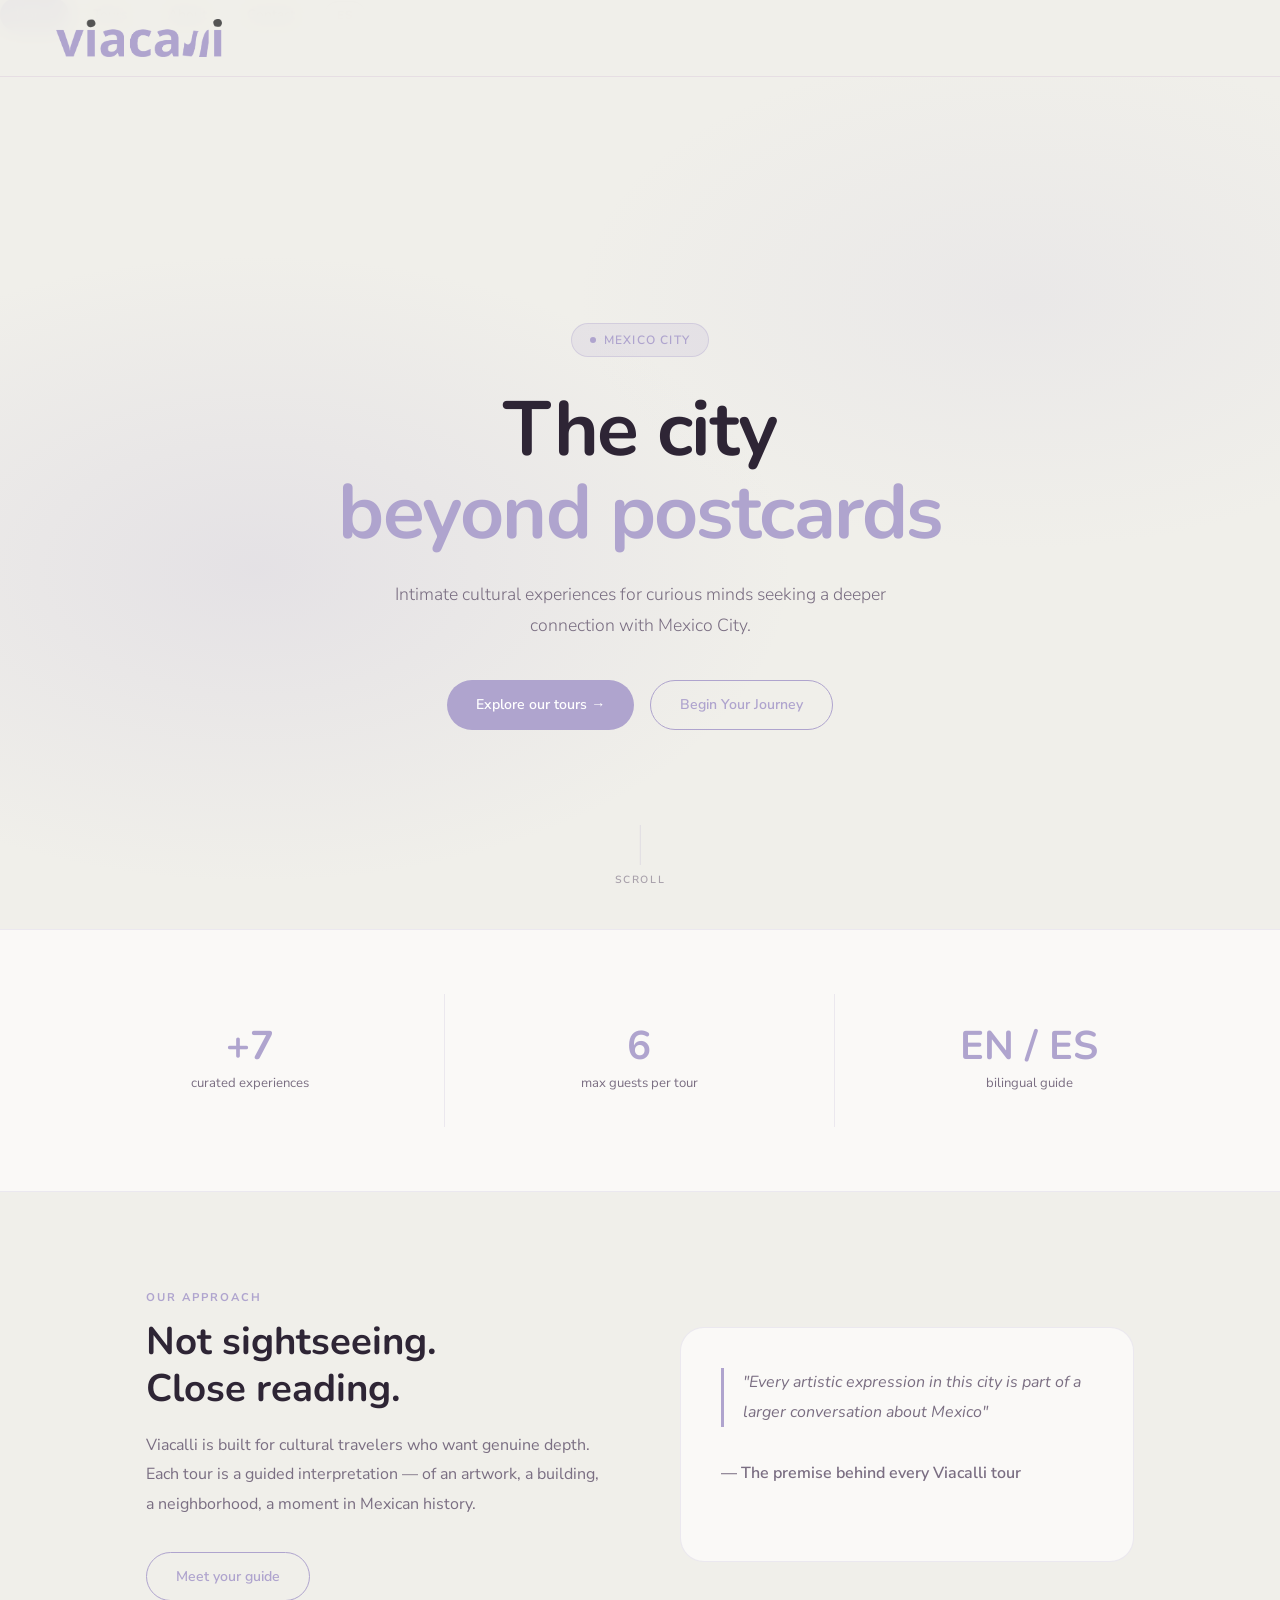
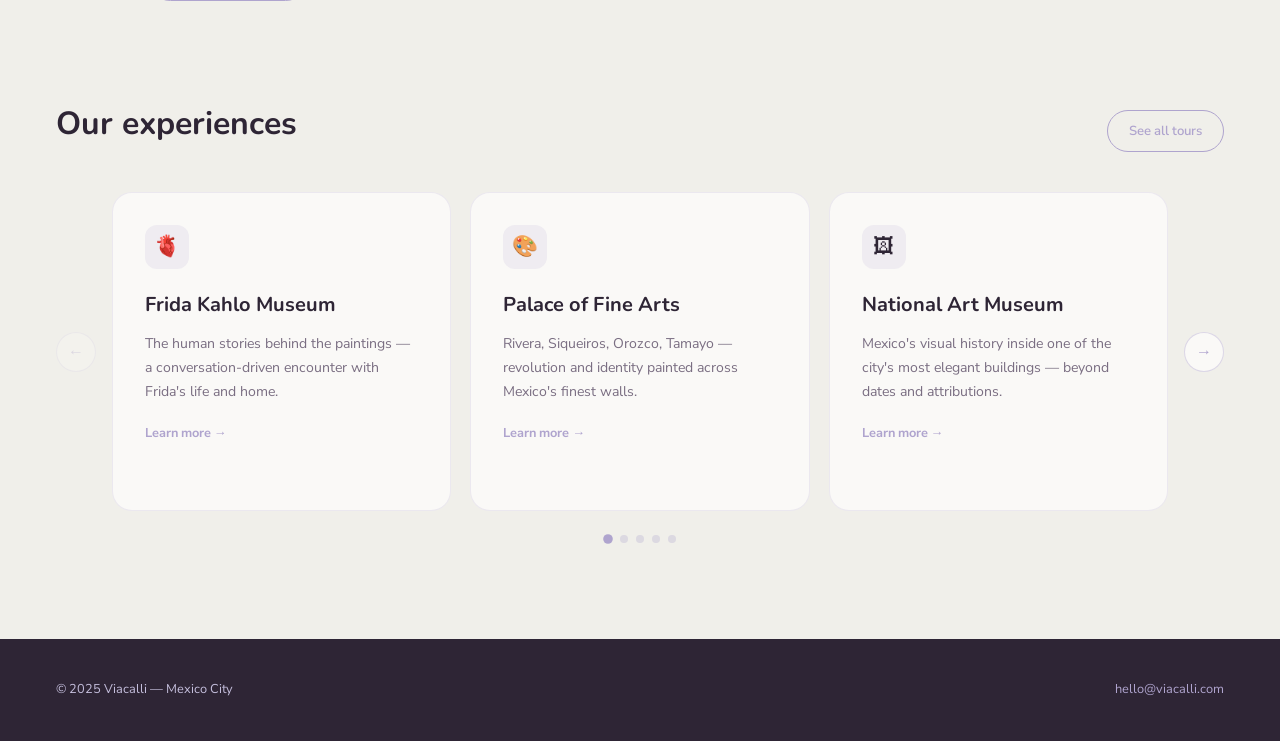
==== index.html @ c0fe22a5 "nuevo intento nuevo intento" ====
<!DOCTYPE html>
<html lang="en">
<head>
<meta charset="UTF-8">
<meta name="viewport" content="width=device-width, initial-scale=1.0">
<title>Viacalli — Architecture & Culture Tours, Mexico City</title>
<link rel="stylesheet" href="style.css">
<style>
/* ── HERO ── */
.hero {
  padding-top: 6rem;
  min-height: 100vh;
  display: flex;
  flex-direction: column;
  justify-content: center;
  align-items: center;
  text-align: center;
  position: relative;
  overflow: hidden;
  padding-left: 2rem;
  padding-right: 2rem;
}

.hero-bg {
  position: absolute;
  inset: 0;
  background:
    radial-gradient(ellipse 60% 50% at 20% 60%, rgba(175,164,206,0.18) 0%, transparent 70%),
    radial-gradient(ellipse 50% 40% at 80% 30%, rgba(196,190,220,0.14) 0%, transparent 70%);
  z-index: 0;
}

.hero-content {
  position: relative;
  z-index: 1;
  max-width: 780px;
}

.hero-tag {
  display: inline-flex;
  align-items: center;
  gap: 0.5rem;
  background: rgba(175,164,206,0.15);
  border: 1px solid rgba(175,164,206,0.35);
  border-radius: 999px;
  padding: 0.35rem 1.1rem;
  font-size: 0.75rem;
  font-weight: 600;
  letter-spacing: 0.1em;
  text-transform: uppercase;
  color: var(--lav-dark);
  margin-bottom: 2rem;
}

.hero-dot {
  width: 6px; height: 6px;
  background: var(--lav-dark);
  border-radius: 50%;
  display: inline-block;
}

.hero h1 {
  font-family: var(--serif);
  font-size: clamp(2.8rem, 6vw, 5.2rem);
  font-weight: 700;
  line-height: 1.08;
  letter-spacing: -0.02em;
  color: var(--ink);
  margin-bottom: 1.5rem;
}

.hero h1 .highlight {
  color: var(--lav-dark);
}

.hero-sub {
  font-size: 1.1rem;
  font-weight: 300;
  color: var(--muted);
  max-width: 52ch;
  margin: 0 auto 2.5rem;
  line-height: 1.75;
}

.hero-actions {
  display: flex;
  gap: 1rem;
  justify-content: center;
  flex-wrap: wrap;
}

.hero-scroll {
  position: absolute;
  bottom: 2.5rem;
  left: 50%;
  transform: translateX(-50%);
  display: flex;
  flex-direction: column;
  align-items: center;
  gap: 0.4rem;
  font-size: 0.65rem;
  font-weight: 600;
  letter-spacing: 0.15em;
  text-transform: uppercase;
  color: var(--muted);
  opacity: 0.6;
  animation: bounce 2s infinite;
}

.scroll-line {
  width: 1px;
  height: 2.5rem;
  background: var(--lav-dark);
  opacity: 0.4;
}

@keyframes bounce {
  0%, 100% { transform: translateX(-50%) translateY(0); }
  50% { transform: translateX(-50%) translateY(6px); }
}

/* ── INTRO STRIP ── */
.intro-strip {
  padding: 4rem 3.5rem;
  display: grid;
  grid-template-columns: repeat(3, 1fr);
  gap: 0;
  border-top: 1px solid rgba(175,164,206,0.2);
  border-bottom: 1px solid rgba(175,164,206,0.2);
  background: var(--white);
}

.strip-item {
  padding: 2rem 2.5rem;
  border-right: 1px solid rgba(175,164,206,0.2);
  text-align: center;
}

.strip-item:last-child { border-right: none; }

.strip-num {
  font-family: var(--serif);
  font-size: 2.5rem;
  font-weight: 700;
  color: var(--lav-dark);
  line-height: 1;
  margin-bottom: 0.4rem;
}

.strip-label {
  font-size: 0.82rem;
  color: var(--muted);
}

/* ── ABOUT TEASER ── */
.about-teaser {
  padding: 6rem 3.5rem;
  display: grid;
  grid-template-columns: 1fr 1fr;
  gap: 5rem;
  align-items: center;
  max-width: 1100px;
  margin: 0 auto;
}

.about-teaser h2 {
  font-family: var(--serif);
  font-size: clamp(2rem, 3vw, 2.8rem);
  font-weight: 700;
  line-height: 1.2;
  margin-bottom: 1.2rem;
  color: var(--ink);
}

.about-teaser p {
  font-size: 1rem;
  color: var(--muted);
  line-height: 1.85;
  margin-bottom: 2rem;
}

.about-card {
  background: var(--white);
  border-radius: 24px;
  padding: 2.5rem;
  border: 1px solid rgba(175,164,206,0.2);
}

.about-card-quote {
  font-family: var(--serif);
  font-size: 1.35rem;
  font-weight: 400;
  line-height: 1.5;
  color: var(--ink);
  font-style: italic;
  margin-bottom: 1.5rem;
  padding-left: 1.2rem;
  border-left: 3px solid var(--lav-dark);
}

.about-card-meta {
  font-size: 0.8rem;
  color: var(--muted);
  font-weight: 600;
}

/* ── TOURS PREVIEW ── */
.tours-preview {
  padding: 0 3.5rem 6rem;
}

.section-header {
  display: flex;
  justify-content: space-between;
  align-items: flex-end;
  margin-bottom: 2.5rem;
}

.section-header h2 {
  font-family: var(--serif);
  font-size: clamp(1.8rem, 2.5vw, 2.4rem);
  font-weight: 700;
  color: var(--ink);
}

.tours-row {
  display: grid;
  grid-template-columns: repeat(3, 1fr);
  gap: 1.2rem;
}

.tour-preview-card {
  background: var(--white);
  border-radius: 20px;
  padding: 2rem;
  border: 1px solid rgba(175,164,206,0.2);
  transition: transform 0.2s, box-shadow 0.2s;
  text-decoration: none;
  color: inherit;
  display: block;
}

.tour-preview-card:hover {
  transform: translateY(-4px);
  box-shadow: 0 12px 40px rgba(175,164,206,0.2);
}

.tour-icon {
  width: 44px; height: 44px;
  background: rgba(175,164,206,0.15);
  border-radius: 12px;
  display: flex;
  align-items: center;
  justify-content: center;
  font-size: 1.3rem;
  margin-bottom: 1.2rem;
}

.tour-preview-card h3 {
  font-family: var(--serif);
  font-size: 1.25rem;
  font-weight: 700;
  margin-bottom: 0.6rem;
  color: var(--ink);
}

.tour-preview-card p {
  font-size: 0.88rem;
  color: var(--muted);
  line-height: 1.7;
  margin-bottom: 1.2rem;
}

.tour-link-arrow {
  font-size: 0.8rem;
  font-weight: 700;
  color: var(--lav-dark);
  display: flex;
  align-items: center;
  gap: 0.3rem;
}

@media (max-width: 768px) {
  .intro-strip { grid-template-columns: 1fr; }
  .strip-item { border-right: none; border-bottom: 1px solid rgba(175,164,206,0.2); }
  .about-teaser { grid-template-columns: 1fr; padding: 4rem 1.5rem; gap: 2.5rem; }
  .tours-preview { padding: 0 1.5rem 4rem; }
  .section-header { flex-direction: column; align-items: flex-start; gap: 1rem; }
  .tours-row { grid-template-columns: 1fr; }
}

/* ── CAROUSEL ── */
.carousel-wrapper {
  display: flex;
  align-items: center;
  gap: 1rem;
  position: relative;
}

.carousel-track-outer {
  overflow: hidden;
  flex: 1;
}

.carousel-track {
  display: grid;
  grid-template-columns: repeat(7, calc((100% - 2 * 1.2rem) / 3));
  gap: 1.2rem;
  transition: transform 0.4s cubic-bezier(0.4, 0, 0.2, 1);
  will-change: transform;
}

@media (max-width: 768px) {
  .carousel-track {
    grid-template-columns: repeat(7, 100%);
    gap: 1rem;
  }
  .carousel-wrapper { gap: 0.5rem; }
  .carousel-arrow { width: 32px; height: 32px; font-size: 0.85rem; }
}

.carousel-arrow {
  width: 40px; height: 40px;
  border-radius: 50%;
  border: 1.5px solid rgba(175,164,206,0.4);
  background: var(--white);
  color: var(--lav-dark);
  font-size: 1rem;
  cursor: pointer;
  flex-shrink: 0;
  display: flex;
  align-items: center;
  justify-content: center;
  transition: background 0.2s, border-color 0.2s, opacity 0.2s;
}

.carousel-arrow:hover:not(:disabled) {
  background: var(--soft);
  border-color: var(--lav-dark);
}

.carousel-arrow:disabled {
  opacity: 0.3;
  cursor: default;
}

.carousel-dots {
  display: flex;
  justify-content: center;
  gap: 0.5rem;
  margin-top: 1.5rem;
}

.carousel-dot {
  width: 8px; height: 8px;
  border-radius: 50%;
  border: none;
  background: rgba(175,164,206,0.3);
  cursor: pointer;
  padding: 0;
  transition: background 0.2s, transform 0.2s;
}

.carousel-dot.active {
  background: var(--lav-dark);
  transform: scale(1.2);
}
</style>
</head>
<body>

<nav>
  <a href="index.html" class="nav-logo"><img src="logo.svg" alt="Viacalli" style="height:38px; width:auto; display:block;"></a>
  <button class="nav-hamburger" id="navHamburger" aria-label="Menu">
    <span></span><span></span><span></span>
  </button>
</nav>
<ul class="nav-links" id="navLinks">
  <button class="mobile-menu-close" id="mobileClose" aria-label="Close menu">✕</button>
    <li><a href="index.html" class="active" data-i18n="nav.home">Home</a></li>
    <li><a href="tours.html" data-i18n="nav.tours">Tours</a></li>
    <li><a href="about.html" data-i18n="nav.about">About</a></li>
    <li><a href="contact.html" data-i18n="nav.contact">Contact</a></li>
    <li><button id="langToggle" class="lang-toggle" aria-label="Cambiar a español">ES</button></li>
</ul>

<section class="hero">
  <div class="hero-bg"></div>
  <div class="hero-content">
    <div class="hero-tag"><span class="hero-dot"></span> <span data-i18n="index.hero.tag">Mexico City</span></div>
    <h1><span data-i18n="index.hero.h1a">The city</span><br><span class="highlight" data-i18n="index.hero.h1b">beyond postcards</span></h1>
    <p class="hero-sub" data-i18n="index.hero.sub">
      Intimate cultural experiences for curious minds seeking a deeper connection with Mexico City.
    </p>
    <div class="hero-actions">
      <a href="tours.html" class="btn btn-primary" data-i18n="index.hero.cta1">Explore our tours →</a>
      <a href="contact.html" class="btn btn-outline" data-i18n="index.hero.cta2">Begin Your Journey</a>
    </div>
  </div>
  <div class="hero-scroll">
    <div class="scroll-line"></div>
    scroll
  </div>
</section>

<div class="intro-strip">
  <div class="strip-item">
    <div class="strip-num">+7</div>
    <div class="strip-label" data-i18n="index.strip.exp">curated experiences</div>
  </div>
  <div class="strip-item">
    <div class="strip-num">6</div>
    <div class="strip-label" data-i18n="index.strip.guests">max guests per tour</div>
  </div>
  <div class="strip-item">
    <div class="strip-num">EN / ES</div>
    <div class="strip-label" data-i18n="index.strip.lang">bilingual guide</div>
  </div>
</div>

<section class="about-teaser">
  <div>
    <span class="eyebrow" data-i18n="index.about.eyebrow">Our approach</span>
    <h2><span data-i18n="index.about.h2a">Not sightseeing.</span><br><span data-i18n="index.about.h2b">Close reading.</span></h2>
    <p data-i18n="index.about.p">
      Viacalli is built for cultural travelers who want genuine depth. Each tour is a guided interpretation — of an artwork, a building, a neighborhood, a moment in Mexican history.
    </p>
    <a href="about.html" class="btn btn-outline" data-i18n="index.about.btn">Meet your guide</a>
  </div>
  <div class="about-card">
    <p class="about-card-quote" data-i18n="index.quote">"Every artistic expression in this city is part of a larger conversation about Mexico"</p>
    <p class="about-card-meta" data-i18n="index.quote.meta">— The premise behind every Viacalli tour</p>
  </div>
</section>

<section class="tours-preview">
  <div class="section-header">
    <h2 data-i18n="index.tours.h2">Our experiences</h2>
    <a href="tours.html" class="btn btn-outline" style="font-size:0.82rem; padding: 0.55rem 1.3rem;" data-i18n="index.tours.btn">See all tours</a>
  </div>

  <div class="carousel-wrapper">
    <button class="carousel-arrow carousel-prev" id="carouselPrev" aria-label="Previous">&#8592;</button>
    <div class="carousel-track-outer">
      <div class="tours-row carousel-track" id="carouselTrack">

        <a href="tours.html#frida" class="tour-preview-card">
          <div class="tour-icon">🫀</div>
          <h3>Frida Kahlo Museum</h3>
          <p data-i18n="tour.frida.p">The human stories behind the paintings — a conversation-driven encounter with Frida's life and home.</p>
          <div class="tour-link-arrow" data-i18n="card.learnmore">Learn more →</div>
        </a>

        <a href="tours.html#bellasartes" class="tour-preview-card">
          <div class="tour-icon">🎨</div>
          <h3>Palace of Fine Arts</h3>
          <p data-i18n="tour.bellas.p">Rivera, Siqueiros, Orozco, Tamayo — revolution and identity painted across Mexico's finest walls.</p>
          <div class="tour-link-arrow" data-i18n="card.learnmore">Learn more →</div>
        </a>

        <a href="tours.html#munal" class="tour-preview-card">
          <div class="tour-icon">🖼</div>
          <h3>National Art Museum</h3>
          <p data-i18n="tour.munal.p">Mexico's visual history inside one of the city's most elegant buildings — beyond dates and attributions.</p>
          <div class="tour-link-arrow" data-i18n="card.learnmore">Learn more →</div>
        </a>

        <a href="tours.html#antropologia" class="tour-preview-card">
          <div class="tour-icon">☀️</div>
          <h3>Antropology Museum</h3>
          <p data-i18n="tour.antro.p">From the Mexica and Maya to modern identity — the human stories behind the objects that shaped a nation.</p>
          <div class="tour-link-arrow" data-i18n="card.learnmore">Learn more →</div>
        </a>

        <a href="tours.html#barragan" class="tour-preview-card">
          <div class="tour-icon">🏠</div>
          <h3>Casa Ortega by Luis Barragán</h3>
          <p data-i18n="tour.barragan.p">Light, color, silence, and texture — architecture as contemplation in a lesser-known Barragán masterpiece.</p>
          <div class="tour-link-arrow" data-i18n="card.learnmore">Learn more →</div>
        </a>

        <a href="tours.html#gastronomico" class="tour-preview-card">
          <div class="tour-icon">🍽</div>
          <h3>Culinary Tour</h3>
          <p data-i18n="tour.food.p">Hidden gems, local classics, and the stories behind the flavors that define Mexico City's identity.</p>
          <div class="tour-link-arrow" data-i18n="card.learnmore">Learn more →</div>
        </a>

        <a href="tours.html#photoshoot" class="tour-preview-card">
          <div class="tour-icon">📷</div>
          <h3>Photoshooting</h3>
          <p data-i18n="tour.photo.p">A relaxed, guided session across carefully chosen locations — authentic images, no posing required.</p>
          <div class="tour-link-arrow" data-i18n="card.learnmore">Learn more →</div>
        </a>

      </div>
    </div>
    <button class="carousel-arrow carousel-next" id="carouselNext" aria-label="Next">&#8594;</button>
  </div>

  <div class="carousel-dots" id="carouselDots"></div>
</section>

<script>
(function() {
  const track = document.getElementById('carouselTrack');
  const prevBtn = document.getElementById('carouselPrev');
  const nextBtn = document.getElementById('carouselNext');
  const dotsContainer = document.getElementById('carouselDots');

  const cards = Array.from(track.children);
  const total = cards.length;
  const visible = 3;
  const pages = total - visible + 1; // slide one card at a time
  let current = 0;

  // Build dots
  for (let i = 0; i < pages; i++) {
    const d = document.createElement('button');
    d.className = 'carousel-dot' + (i === 0 ? ' active' : '');
    d.setAttribute('aria-label', 'Go to slide ' + (i + 1));
    d.addEventListener('click', () => goTo(i));
    dotsContainer.appendChild(d);
  }

  function goTo(index) {
    current = Math.max(0, Math.min(index, pages - 1));
    const cardWidth = cards[0].offsetWidth;
    const gap = 19; // matches 1.2rem gap approx
    track.style.transform = 'translateX(-' + (current * (cardWidth + gap)) + 'px)';
    dotsContainer.querySelectorAll('.carousel-dot').forEach((d, i) => {
      d.classList.toggle('active', i === current);
    });
    prevBtn.disabled = current === 0;
    nextBtn.disabled = current === pages - 1;
  }

  prevBtn.addEventListener('click', () => goTo(current - 1));
  nextBtn.addEventListener('click', () => goTo(current + 1));

  // Init
  goTo(0);

  // Recalculate on resize
  window.addEventListener('resize', () => goTo(current));// Auto-advance every 4 seconds
setInterval(() => {
  const next = current < pages - 1 ? current + 1 : 0;
  goTo(next);
}, 2500);
})();
</script>

<footer>
  <p data-i18n="footer.copy">© 2025 Viacalli — Mexico City</p>
  <p><a href="mailto:hello@viacalli.com">hello@viacalli.com</a></p>
</footer>






<script src="lang.js"></script>
<script>
(function() {
  var hamburger = document.getElementById('navHamburger');
  var navLinks  = document.getElementById('navLinks');
  var closeBtn  = document.getElementById('mobileClose');
  if (!hamburger || !navLinks) return;

  function openMenu() {
    hamburger.classList.add('open');
    navLinks.classList.add('open');
    document.body.style.overflow = 'hidden';
  }

  function closeMenu() {
    hamburger.classList.remove('open');
    navLinks.classList.remove('open');
    document.body.style.overflow = '';
  }

  hamburger.addEventListener('click', function(e) {
    e.stopPropagation();
    navLinks.classList.contains('open') ? closeMenu() : openMenu();
  });

  if (closeBtn) closeBtn.addEventListener('click', closeMenu);

  navLinks.querySelectorAll('a').forEach(function(a) {
    a.addEventListener('click', closeMenu);
  });

  document.addEventListener('keydown', function(e) {
    if (e.key === 'Escape') closeMenu();
  });
})();
</script>
</body>
</html>
---- style.css ----
@import url('https://fonts.googleapis.com/css2?family=Nunito:ital,wght@0,300;0,400;0,600;0,700;1,300;1,400&family=Nunito+Sans:wght@300;400;600&display=swap');

*, *::before, *::after { box-sizing: border-box; margin: 0; padding: 0; }

:root {
  --lav-dark:  #AFA4CE;
  --lav-light: #C4BEDC;
  --cream:     #F0EFEA;
  --ink:       #2e2535;
  --muted:     #7a6e82;
  --soft:      #e8e3f0;
  --white:     #faf9f7;
  --serif:     'Nunito', sans-serif;
  --sans:      'Nunito Sans', sans-serif;
}

html { scroll-behavior: smooth; }

body {
  background: var(--cream);
  color: var(--ink);
  font-family: var(--sans);
  font-weight: 400;
  line-height: 1.7;
  font-size: 17px;
}

/* ── NAV ── */
nav {
  position: fixed;
  top: 0; left: 0; right: 0;
  z-index: 100;
  display: flex;
  justify-content: space-between;
  align-items: center;
  padding: 1.2rem 3.5rem;
  background: rgba(240, 239, 234, 0.92);
  backdrop-filter: blur(10px);
  border-bottom: 1px solid rgba(191,154,200,0.2);
}

.nav-logo {
  text-decoration: none;
  display: flex;
  align-items: center;
  flex-shrink: 0;
}

.nav-logo img {
  height: 38px;
  width: auto;
  display: block;
}

.nav-logo span {
  display: none;
}

.nav-links {
  display: flex;
  gap: 0.5rem;
  list-style: none;
}

.nav-links a {
  font-family: var(--sans);
  font-size: 0.85rem;
  font-weight: 600;
  color: var(--muted);
  text-decoration: none;
  padding: 0.45rem 1rem;
  border-radius: 999px;
  transition: background 0.2s, color 0.2s;
}

.nav-links a:hover,
.nav-links a.active {
  background: var(--lav-dark);
  color: #fff;
}

/* ── LANGUAGE TOGGLE ── */
.lang-toggle {
  background: transparent;
  border: 1.5px solid rgba(175,164,206,0.45);
  border-radius: 999px;
  color: var(--lav-dark);
  font-family: var(--sans);
  font-size: 0.72rem;
  font-weight: 700;
  letter-spacing: 0.08em;
  padding: 0.3rem 0.75rem;
  cursor: pointer;
  transition: background 0.2s, border-color 0.2s, color 0.2s;
  margin-left: 0.3rem;
}

.lang-toggle:hover {
  background: var(--lav-dark);
  color: #fff;
  border-color: var(--lav-dark);
}

/* ── BUTTONS ── */
.btn {
  display: inline-flex;
  align-items: center;
  gap: 0.5rem;
  font-family: var(--sans);
  font-size: 0.88rem;
  font-weight: 600;
  padding: 0.75rem 1.8rem;
  border-radius: 999px;
  text-decoration: none;
  cursor: pointer;
  transition: transform 0.15s, box-shadow 0.15s;
  border: none;
}

.btn:active { transform: scale(0.97); }

.btn-primary {
  background: var(--lav-dark);
  color: #fff;
}

.btn-primary:hover {
  box-shadow: 0 4px 20px rgba(191,154,200,0.45);
  transform: translateY(-1px);
}

.btn-outline {
  background: transparent;
  color: var(--lav-dark);
  border: 1.5px solid var(--lav-dark);
}

.btn-outline:hover {
  background: var(--soft);
}

/* ── SECTION LABELS ── */
.eyebrow {
  font-size: 0.7rem;
  font-weight: 700;
  letter-spacing: 0.18em;
  text-transform: uppercase;
  color: var(--lav-dark);
  display: block;
  margin-bottom: 0.8rem;
}

/* ── FOOTER ── */
footer {
  background: var(--ink);
  padding: 2.5rem 3.5rem;
  display: flex;
  justify-content: space-between;
  align-items: center;
}

footer p {
  font-size: 0.8rem;
  color: var(--lav-light);
}

footer a {
  color: var(--lav-dark);
  text-decoration: none;
  transition: color 0.2s;
}

footer a:hover { color: #fff; }

/* ── HAMBURGER ── */
.nav-hamburger {
  display: none;
  flex-direction: column;
  justify-content: center;
  gap: 5px;
  background: none;
  border: none;
  cursor: pointer;
  padding: 0.4rem;
  position: relative;
  z-index: 100;
}
.nav-hamburger span {
  display: block;
  width: 22px;
  height: 2px;
  background: var(--ink);
  border-radius: 2px;
  transition: all 0.25s;
}
.nav-hamburger.open span:nth-child(1) { transform: translateY(7px) rotate(45deg); }
.nav-hamburger.open span:nth-child(2) { opacity: 0; }
.nav-hamburger.open span:nth-child(3) { transform: translateY(-7px) rotate(-45deg); }

/* ── MOBILE MENU CLOSE BUTTON ── */
.mobile-menu-close {
  display: none;
}

/* ── RESPONSIVE ── */
@media (max-width: 768px) {
  nav { padding: 0.9rem 1.2rem; overflow: visible; z-index: 100; }
  .nav-logo img { height: 28px; }
  .nav-hamburger { display: flex; }

  /* The overlay menu — lives outside <nav> in the DOM */
  .nav-links {
    display: none;
    flex-direction: column;
    position: fixed;
    top: 0; left: 0; right: 0; bottom: 0;
    background: var(--cream);
    align-items: flex-start;
    justify-content: center;
    gap: 0;
    z-index: 9000;
    list-style: none;
    margin: 0;
    padding: 6rem 2.5rem 3rem;
  }

  .nav-links.open { display: flex; }

  /* Close (X) button inside the overlay */
  .mobile-menu-close {
    display: block;
    position: absolute;
    top: 1.1rem;
    right: 1.2rem;
    background: none;
    border: none;
    cursor: pointer;
    font-size: 1.5rem;
    color: var(--ink);
    line-height: 1;
    padding: 0.4rem;
    z-index: 9001;
  }

  .nav-links > li {
    display: block !important;
    list-style: none;
    width: 100%;
    border-bottom: 1px solid rgba(175,164,206,0.2);
  }

  .nav-links > li:first-child {
    border-top: 1px solid rgba(175,164,206,0.2);
  }

  .nav-links > li > a {
    font-family: var(--serif);
    font-size: 2rem;
    font-weight: 700;
    padding: 0.75rem 0;
    color: var(--ink);
    display: block;
    text-decoration: none;
    background: none !important;
    transition: color 0.15s;
  }

  .nav-links > li > a:hover,
  .nav-links > li > a.active {
    color: var(--lav-dark);
    background: none !important;
  }

  .nav-links > li:last-child {
    border: none;
    margin-top: 2rem;
  }

  .nav-links > li > button.lang-toggle {
    font-size: 0.85rem;
    padding: 0.5rem 1.4rem;
    margin: 0;
    border: 1.5px solid rgba(175,164,206,0.45);
    border-radius: 999px;
    background: none;
    color: var(--lav-dark);
    font-weight: 700;
    letter-spacing: 0.08em;
    cursor: pointer;
    display: inline-block;
  }

  footer { padding: 2rem 1.5rem; flex-direction: column; gap: 0.6rem; text-align: center; }
}
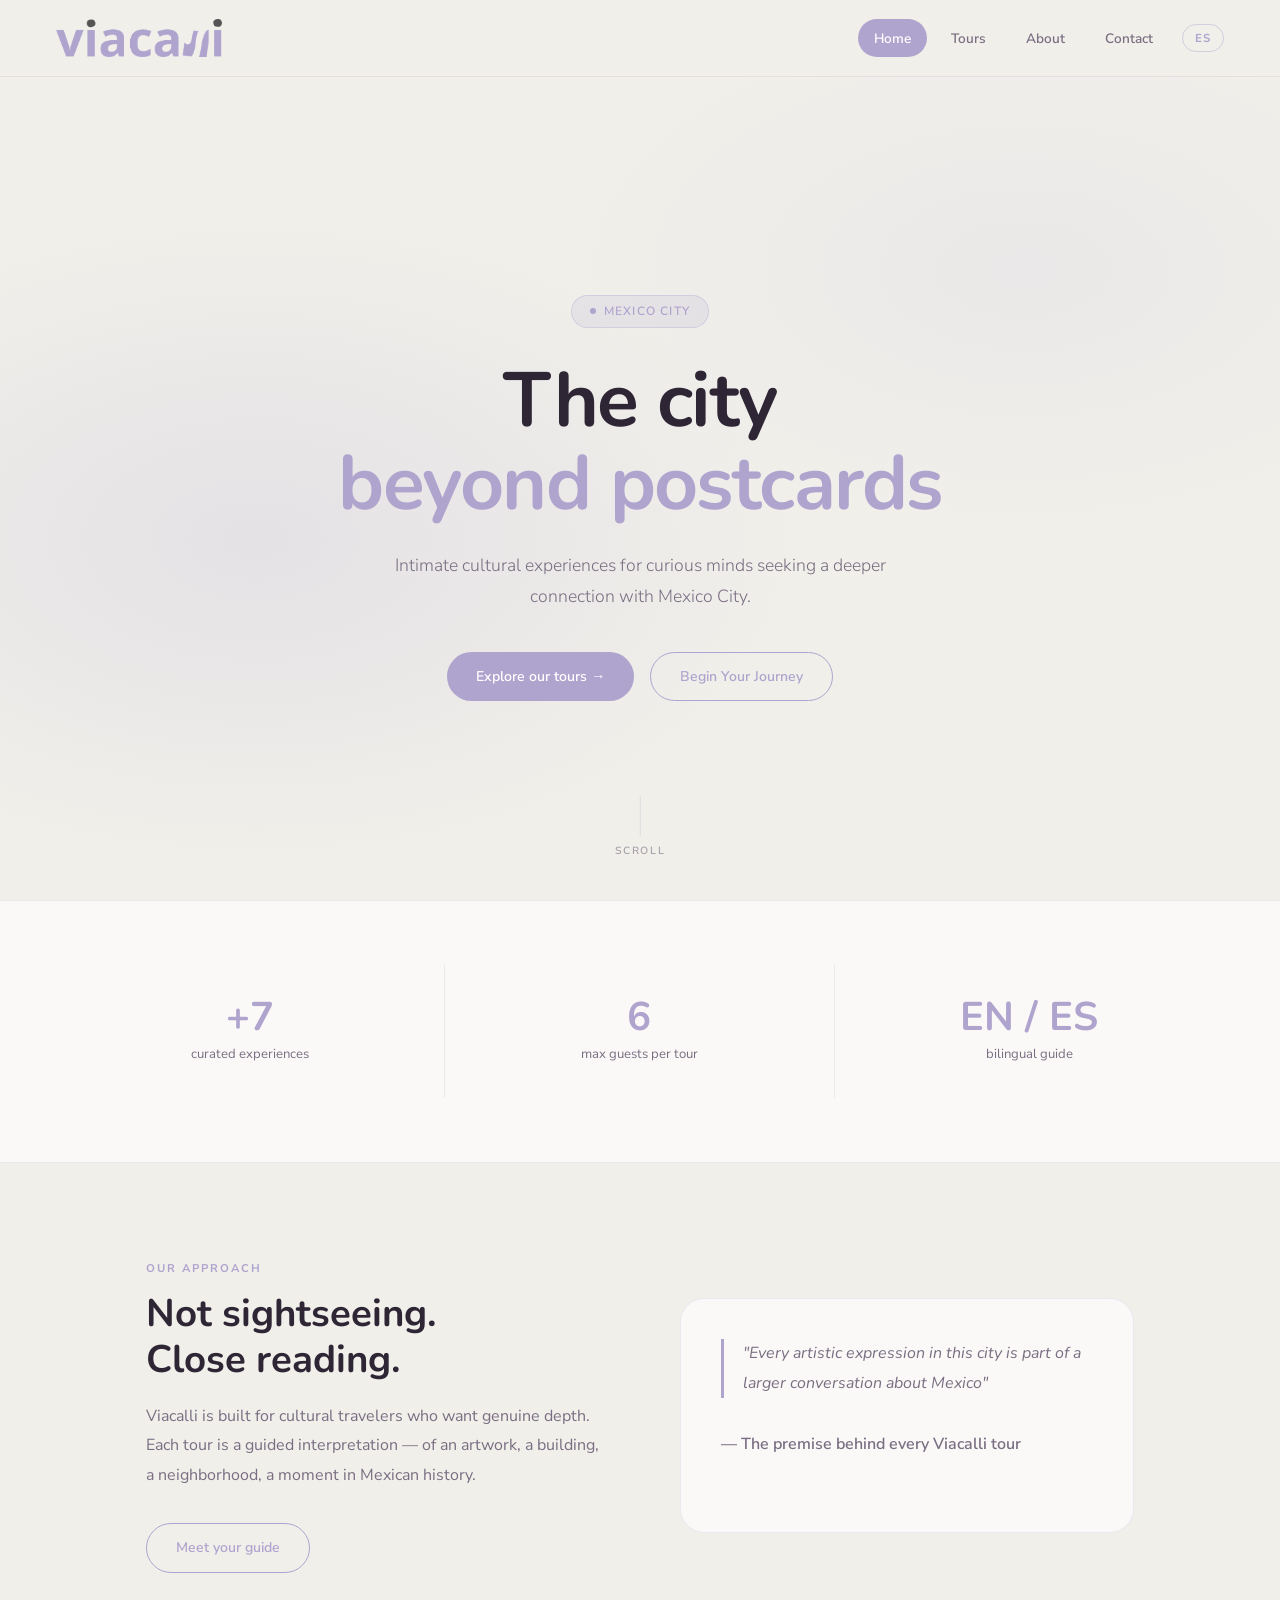
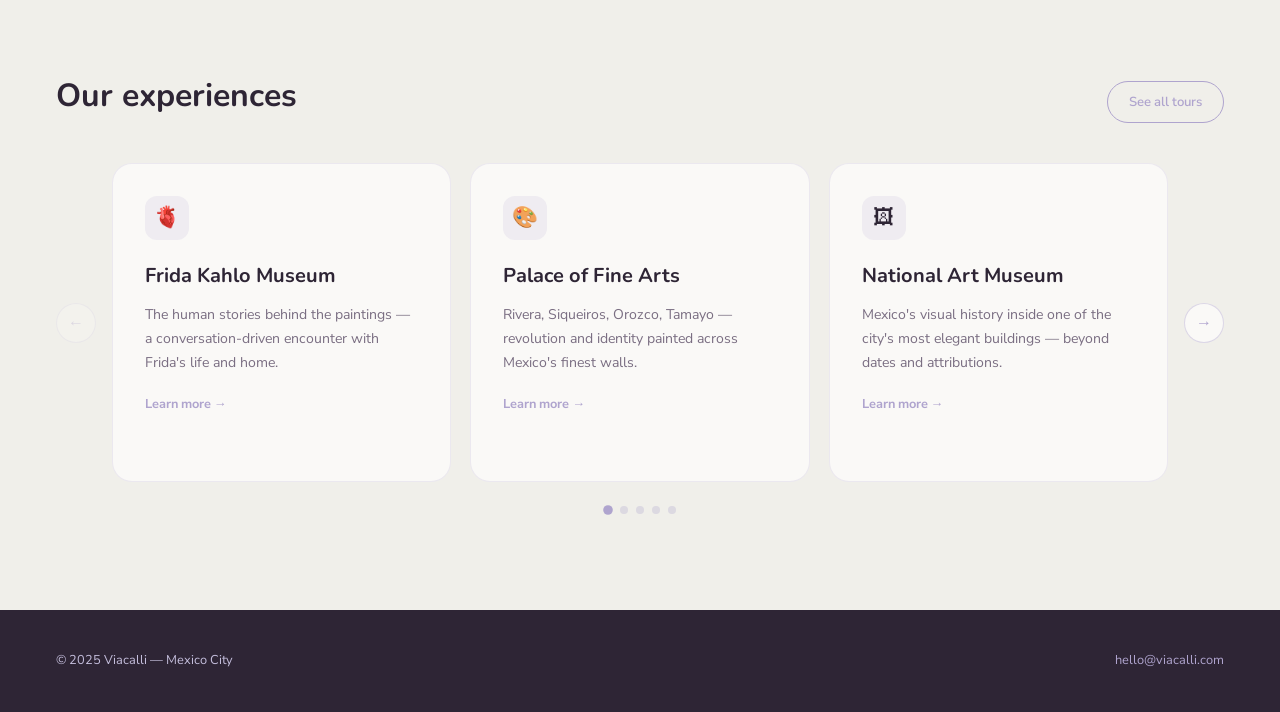
==== commit 39c1994c: "intento" ====
--- a/index.html
+++ b/index.html
@@ -371,18 +371,27 @@
 
 <nav>
   <a href="index.html" class="nav-logo"><img src="logo.svg" alt="Viacalli" style="height:38px; width:auto; display:block;"></a>
+  <div class="nav-desktop-links" id="desktopNav">
+    <a href="index.html" class="active" data-i18n="nav.home">Home</a>
+    <a href="tours.html" data-i18n="nav.tours">Tours</a>
+    <a href="about.html" data-i18n="nav.about">About</a>
+    <a href="contact.html" data-i18n="nav.contact">Contact</a>
+    <button id="langToggleDesktop" class="lang-toggle" aria-label="Cambiar a español">ES</button>
+  </div>
   <button class="nav-hamburger" id="navHamburger" aria-label="Menu">
     <span></span><span></span><span></span>
   </button>
 </nav>
-<ul class="nav-links" id="navLinks">
-  <button class="mobile-menu-close" id="mobileClose" aria-label="Close menu">✕</button>
-    <li><a href="index.html" class="active" data-i18n="nav.home">Home</a></li>
-    <li><a href="tours.html" data-i18n="nav.tours">Tours</a></li>
-    <li><a href="about.html" data-i18n="nav.about">About</a></li>
-    <li><a href="contact.html" data-i18n="nav.contact">Contact</a></li>
-    <li><button id="langToggle" class="lang-toggle" aria-label="Cambiar a español">ES</button></li>
-</ul>
+<dialog id="mobileMenuDialog">
+  <button class="dialog-close" id="dialogClose" aria-label="Close menu">✕</button>
+  <nav class="dialog-nav">
+    <a href="index.html" class="active" data-i18n="nav.home">Home</a>
+    <a href="tours.html" data-i18n="nav.tours">Tours</a>
+    <a href="about.html" data-i18n="nav.about">About</a>
+    <a href="contact.html" data-i18n="nav.contact">Contact</a>
+    <button id="langToggle" class="lang-toggle" aria-label="Cambiar a español">ES</button>
+  </nav>
+</dialog>
 
 <section class="hero">
   <div class="hero-bg"></div>
@@ -564,35 +573,32 @@
 <script>
 (function() {
   var hamburger = document.getElementById('navHamburger');
-  var navLinks  = document.getElementById('navLinks');
-  var closeBtn  = document.getElementById('mobileClose');
-  if (!hamburger || !navLinks) return;
-
-  function openMenu() {
-    hamburger.classList.add('open');
-    navLinks.classList.add('open');
+  var dialog    = document.getElementById('mobileMenuDialog');
+  var closeBtn  = document.getElementById('dialogClose');
+  if (!hamburger || !dialog) return;
+
+  hamburger.addEventListener('click', function() {
+    dialog.showModal();
     document.body.style.overflow = 'hidden';
-  }
-
-  function closeMenu() {
-    hamburger.classList.remove('open');
-    navLinks.classList.remove('open');
+  });
+
+  function closeDialog() {
+    dialog.close();
     document.body.style.overflow = '';
   }
 
-  hamburger.addEventListener('click', function(e) {
-    e.stopPropagation();
-    navLinks.classList.contains('open') ? closeMenu() : openMenu();
+  if (closeBtn) closeBtn.addEventListener('click', closeDialog);
+
+  dialog.querySelectorAll('a').forEach(function(a) {
+    a.addEventListener('click', closeDialog);
   });
 
-  if (closeBtn) closeBtn.addEventListener('click', closeMenu);
-
-  navLinks.querySelectorAll('a').forEach(function(a) {
-    a.addEventListener('click', closeMenu);
+  dialog.addEventListener('click', function(e) {
+    if (e.target === dialog) closeDialog();
   });
 
   document.addEventListener('keydown', function(e) {
-    if (e.key === 'Escape') closeMenu();
+    if (e.key === 'Escape') { document.body.style.overflow = ''; }
   });
 })();
 </script>
--- a/style.css
+++ b/style.css
@@ -182,8 +182,6 @@
   border: none;
   cursor: pointer;
   padding: 0.4rem;
-  position: relative;
-  z-index: 100;
 }
 .nav-hamburger span {
   display: block;
@@ -193,102 +191,107 @@
   border-radius: 2px;
   transition: all 0.25s;
 }
-.nav-hamburger.open span:nth-child(1) { transform: translateY(7px) rotate(45deg); }
-.nav-hamburger.open span:nth-child(2) { opacity: 0; }
-.nav-hamburger.open span:nth-child(3) { transform: translateY(-7px) rotate(-45deg); }
-
-/* ── MOBILE MENU CLOSE BUTTON ── */
-.mobile-menu-close {
+
+/* ── DESKTOP NAV LINKS ── */
+.nav-desktop-links {
+  display: flex;
+  align-items: center;
+  gap: 0.5rem;
+}
+.nav-desktop-links a {
+  font-family: var(--sans);
+  font-size: 0.85rem;
+  font-weight: 600;
+  color: var(--muted);
+  text-decoration: none;
+  padding: 0.45rem 1rem;
+  border-radius: 999px;
+  transition: background 0.2s, color 0.2s;
+}
+.nav-desktop-links a:hover,
+.nav-desktop-links a.active {
+  background: var(--lav-dark);
+  color: #fff;
+}
+
+/* ── MOBILE DIALOG MENU ── */
+#mobileMenuDialog {
+  display: block;
+  border: none;
+  padding: 0;
+  margin: 0;
+  width: 100vw;
+  max-width: 100vw;
+  height: 100vh;
+  max-height: 100vh;
+  background: var(--cream);
+  position: fixed;
+  inset: 0;
+}
+#mobileMenuDialog::backdrop {
+  background: rgba(0,0,0,0.3);
+}
+#mobileMenuDialog:not([open]) {
   display: none;
+}
+.dialog-close {
+  position: absolute;
+  top: 1.2rem;
+  right: 1.4rem;
+  background: none;
+  border: none;
+  font-size: 1.6rem;
+  color: var(--ink);
+  cursor: pointer;
+  line-height: 1;
+  padding: 0.3rem;
+}
+.dialog-nav {
+  display: flex;
+  flex-direction: column;
+  justify-content: center;
+  height: 100%;
+  padding: 5rem 2.5rem 3rem;
+  gap: 0;
+}
+.dialog-nav a {
+  font-family: var(--serif);
+  font-size: 2rem;
+  font-weight: 700;
+  padding: 0.75rem 0;
+  color: var(--ink);
+  display: block;
+  text-decoration: none;
+  border-bottom: 1px solid rgba(175,164,206,0.2);
+  transition: color 0.15s;
+}
+.dialog-nav a:first-child {
+  border-top: 1px solid rgba(175,164,206,0.2);
+}
+.dialog-nav a:hover,
+.dialog-nav a.active {
+  color: var(--lav-dark);
+}
+.dialog-nav .lang-toggle {
+  margin-top: 2rem;
+  font-size: 0.85rem;
+  padding: 0.5rem 1.4rem;
+  border: 1.5px solid rgba(175,164,206,0.45);
+  border-radius: 999px;
+  background: none;
+  color: var(--lav-dark);
+  font-weight: 700;
+  letter-spacing: 0.08em;
+  cursor: pointer;
+  display: inline-block;
+  font-family: var(--sans);
 }
 
 /* ── RESPONSIVE ── */
 @media (max-width: 768px) {
-  nav { padding: 0.9rem 1.2rem; overflow: visible; z-index: 100; }
+  nav { padding: 0.9rem 1.2rem; }
   .nav-logo img { height: 28px; }
   .nav-hamburger { display: flex; }
-
-  /* The overlay menu — lives outside <nav> in the DOM */
-  .nav-links {
-    display: none;
-    flex-direction: column;
-    position: fixed;
-    top: 0; left: 0; right: 0; bottom: 0;
-    background: var(--cream);
-    align-items: flex-start;
-    justify-content: center;
-    gap: 0;
-    z-index: 9000;
-    list-style: none;
-    margin: 0;
-    padding: 6rem 2.5rem 3rem;
-  }
-
-  .nav-links.open { display: flex; }
-
-  /* Close (X) button inside the overlay */
-  .mobile-menu-close {
-    display: block;
-    position: absolute;
-    top: 1.1rem;
-    right: 1.2rem;
-    background: none;
-    border: none;
-    cursor: pointer;
-    font-size: 1.5rem;
-    color: var(--ink);
-    line-height: 1;
-    padding: 0.4rem;
-    z-index: 9001;
-  }
-
-  .nav-links > li {
-    display: block !important;
-    list-style: none;
-    width: 100%;
-    border-bottom: 1px solid rgba(175,164,206,0.2);
-  }
-
-  .nav-links > li:first-child {
-    border-top: 1px solid rgba(175,164,206,0.2);
-  }
-
-  .nav-links > li > a {
-    font-family: var(--serif);
-    font-size: 2rem;
-    font-weight: 700;
-    padding: 0.75rem 0;
-    color: var(--ink);
-    display: block;
-    text-decoration: none;
-    background: none !important;
-    transition: color 0.15s;
-  }
-
-  .nav-links > li > a:hover,
-  .nav-links > li > a.active {
-    color: var(--lav-dark);
-    background: none !important;
-  }
-
-  .nav-links > li:last-child {
-    border: none;
-    margin-top: 2rem;
-  }
-
-  .nav-links > li > button.lang-toggle {
-    font-size: 0.85rem;
-    padding: 0.5rem 1.4rem;
-    margin: 0;
-    border: 1.5px solid rgba(175,164,206,0.45);
-    border-radius: 999px;
-    background: none;
-    color: var(--lav-dark);
-    font-weight: 700;
-    letter-spacing: 0.08em;
-    cursor: pointer;
-    display: inline-block;
-  }
-
+  .nav-desktop-links { display: none; }
   footer { padding: 2rem 1.5rem; flex-direction: column; gap: 0.6rem; text-align: center; }
 }
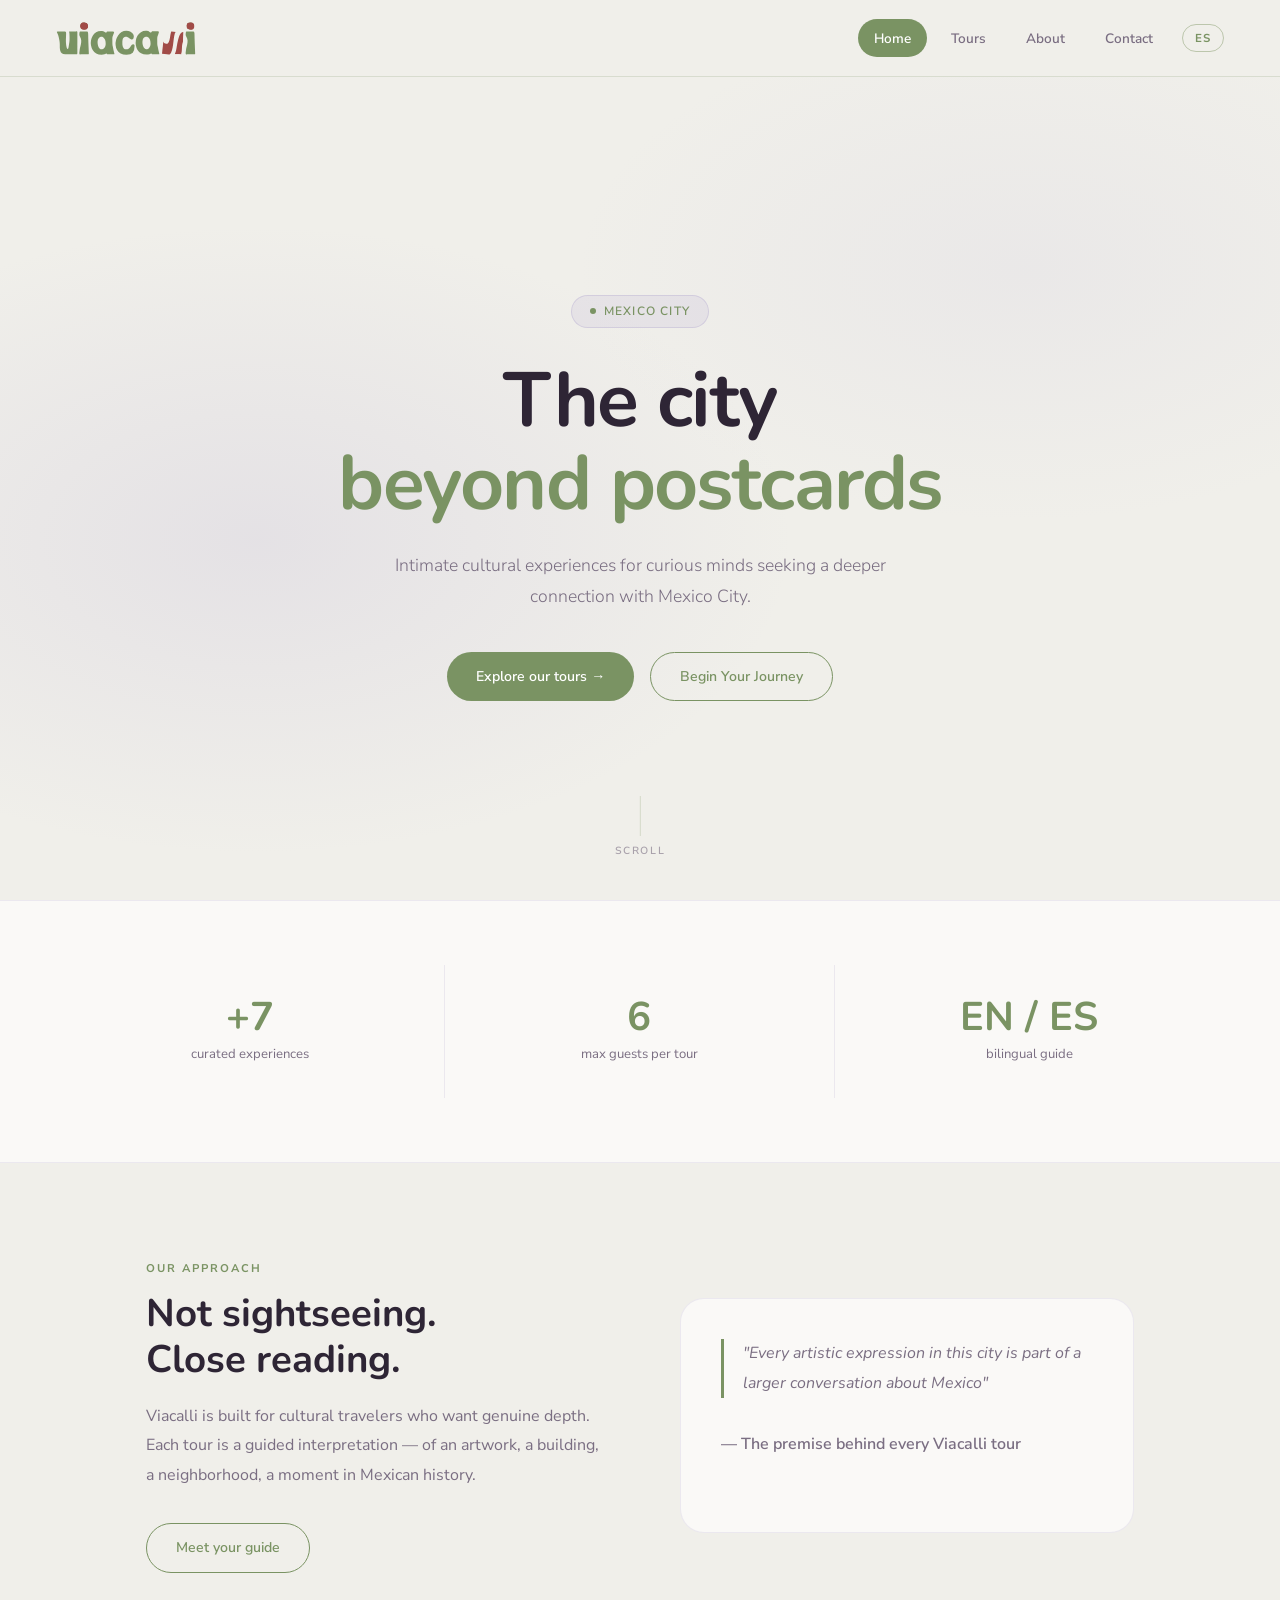
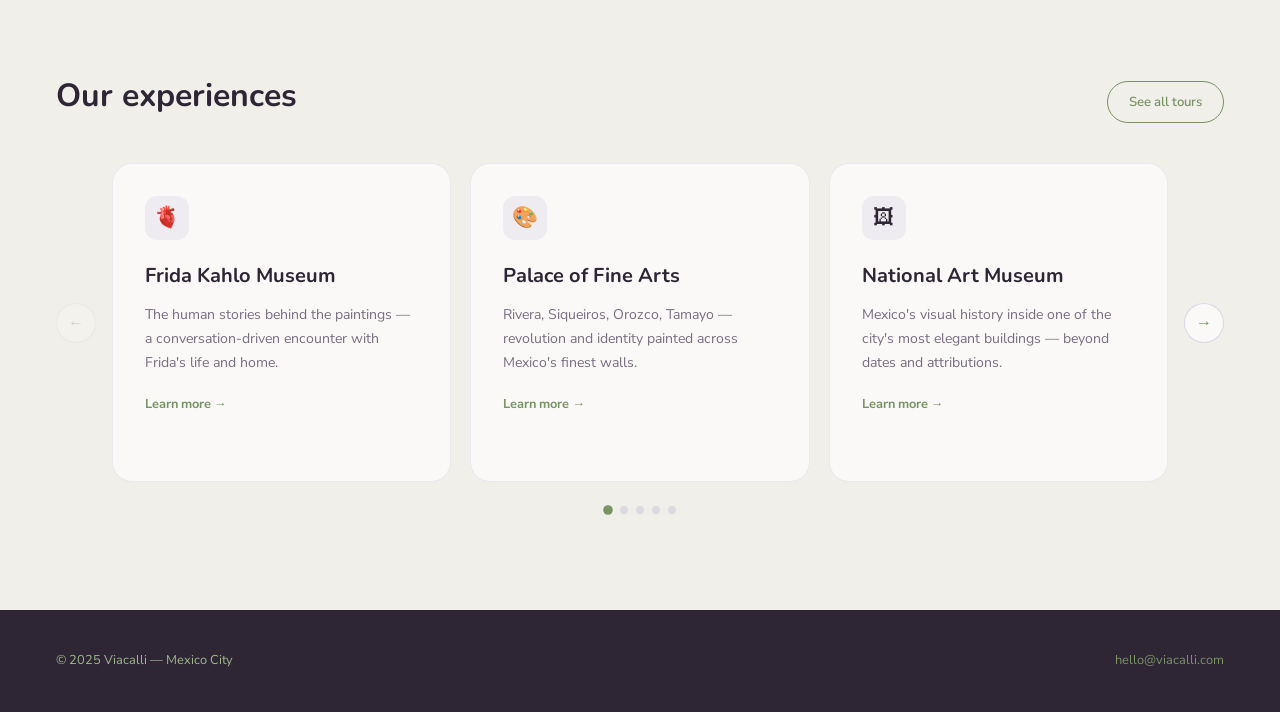
==== commit 6f01bdb8: "NEW LOOK NEW LOOK" ====
--- a/index.html
+++ b/index.html
@@ -3,7 +3,7 @@
 <head>
 <meta charset="UTF-8">
 <meta name="viewport" content="width=device-width, initial-scale=1.0">
-<title>Viacalli — Architecture & Culture Tours, Mexico City</title>
+<title>Viacalli — Cultural Experiences, Mexico City</title>
 <link rel="stylesheet" href="style.css">
 <style>
 /* ── HERO ── */
--- a/style.css
+++ b/style.css
@@ -3,12 +3,12 @@
 *, *::before, *::after { box-sizing: border-box; margin: 0; padding: 0; }
 
 :root {
-  --lav-dark:  #AFA4CE;
-  --lav-light: #C4BEDC;
+  --lav-dark:  #7A9363;
+  --lav-light: #9DB88A;
   --cream:     #F0EFEA;
   --ink:       #2e2535;
   --muted:     #7a6e82;
-  --soft:      #e8e3f0;
+  --soft:      #dde8d8;
   --white:     #faf9f7;
   --serif:     'Nunito', sans-serif;
   --sans:      'Nunito Sans', sans-serif;
@@ -36,7 +36,7 @@
   padding: 1.2rem 3.5rem;
   background: rgba(240, 239, 234, 0.92);
   backdrop-filter: blur(10px);
-  border-bottom: 1px solid rgba(191,154,200,0.2);
+  border-bottom: 1px solid rgba(122,147,99,0.2);
 }
 
 .nav-logo {
@@ -82,7 +82,7 @@
 /* ── LANGUAGE TOGGLE ── */
 .lang-toggle {
   background: transparent;
-  border: 1.5px solid rgba(175,164,206,0.45);
+  border: 1.5px solid rgba(122,147,99,0.45);
   border-radius: 999px;
   color: var(--lav-dark);
   font-family: var(--sans);
@@ -125,7 +125,7 @@
 }
 
 .btn-primary:hover {
-  box-shadow: 0 4px 20px rgba(191,154,200,0.45);
+  box-shadow: 0 4px 20px rgba(122,147,99,0.45);
   transform: translateY(-1px);
 }
 
@@ -262,11 +262,11 @@
   color: var(--ink);
   display: block;
   text-decoration: none;
-  border-bottom: 1px solid rgba(175,164,206,0.2);
+  border-bottom: 1px solid rgba(122,147,99,0.2);
   transition: color 0.15s;
 }
 .dialog-nav a:first-child {
-  border-top: 1px solid rgba(175,164,206,0.2);
+  border-top: 1px solid rgba(122,147,99,0.2);
 }
 .dialog-nav a:hover,
 .dialog-nav a.active {
@@ -276,7 +276,7 @@
   margin-top: 2rem;
   font-size: 0.85rem;
   padding: 0.5rem 1.4rem;
-  border: 1.5px solid rgba(175,164,206,0.45);
+  border: 1.5px solid rgba(122,147,99,0.45);
   border-radius: 999px;
   background: none;
   color: var(--lav-dark);
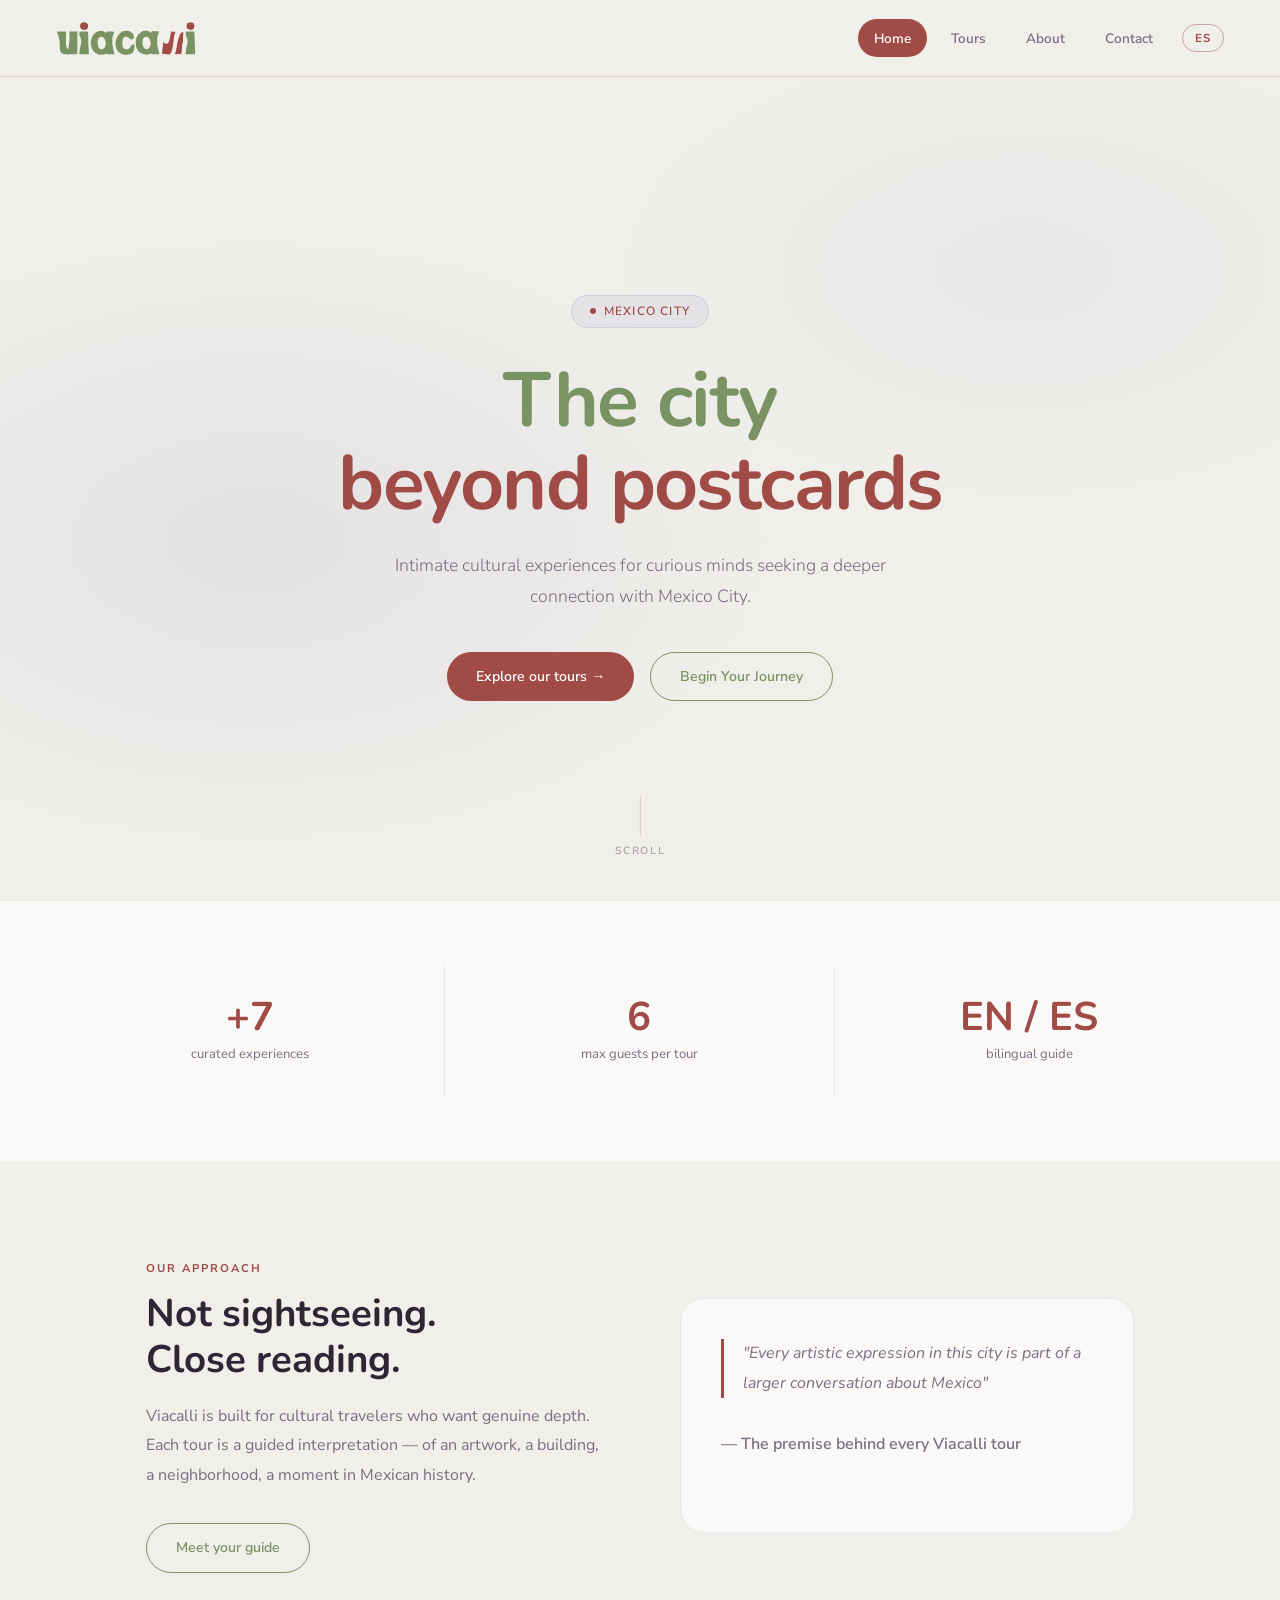
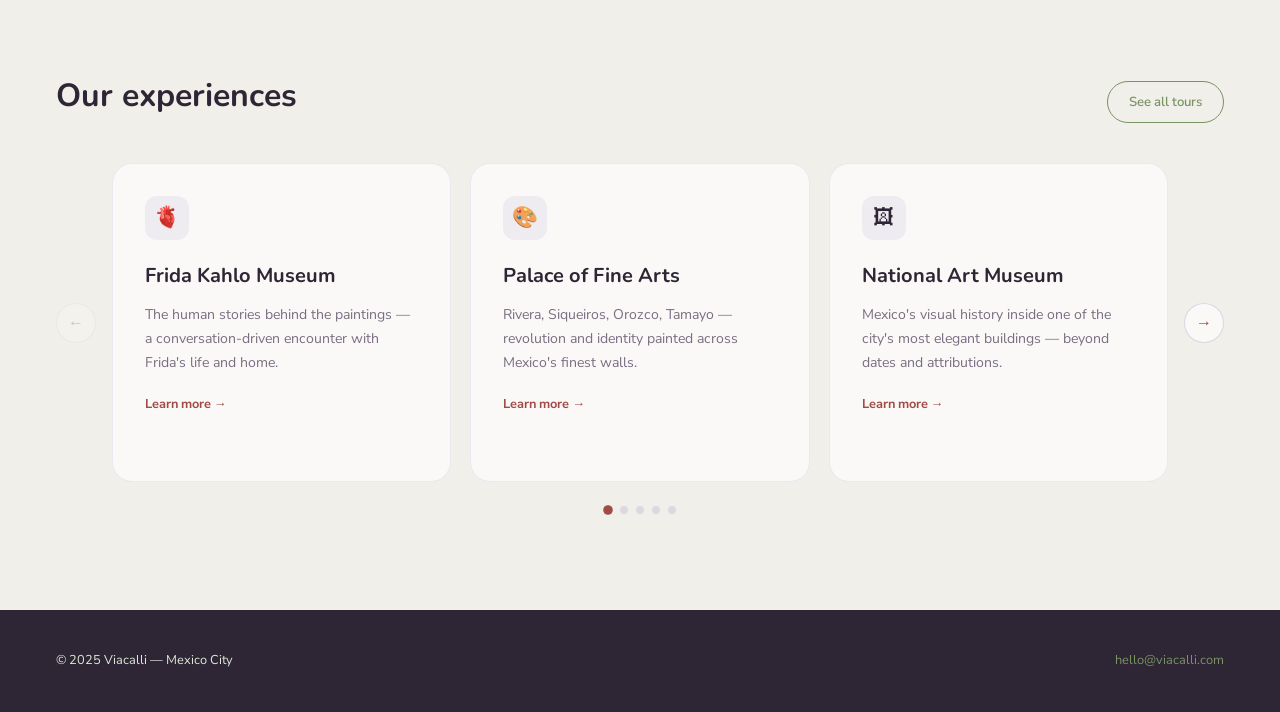
==== commit a09ab278: "look 3" ====
--- a/index.html
+++ b/index.html
@@ -397,7 +397,7 @@
   <div class="hero-bg"></div>
   <div class="hero-content">
     <div class="hero-tag"><span class="hero-dot"></span> <span data-i18n="index.hero.tag">Mexico City</span></div>
-    <h1><span data-i18n="index.hero.h1a">The city</span><br><span class="highlight" data-i18n="index.hero.h1b">beyond postcards</span></h1>
+    <h1><span data-i18n="index.hero.h1a" style="color: var(--green);">The city</span><br><span class="highlight" data-i18n="index.hero.h1b">beyond postcards</span></h1>
     <p class="hero-sub" data-i18n="index.hero.sub">
       Intimate cultural experiences for curious minds seeking a deeper connection with Mexico City.
     </p>
--- a/style.css
+++ b/style.css
@@ -3,13 +3,15 @@
 *, *::before, *::after { box-sizing: border-box; margin: 0; padding: 0; }
 
 :root {
-  --lav-dark:  #7A9363;
-  --lav-light: #9DB88A;
+  --lav-dark:  #A14B47;
+  --lav-light: #C47D7A;
   --cream:     #F0EFEA;
   --ink:       #2e2535;
   --muted:     #7a6e82;
-  --soft:      #dde8d8;
+  --soft:      #f0e0df;
   --white:     #faf9f7;
+  --green:     #7A9363;
+  --green-light: #dde8d8;
   --serif:     'Nunito', sans-serif;
   --sans:      'Nunito Sans', sans-serif;
 }
@@ -36,7 +38,7 @@
   padding: 1.2rem 3.5rem;
   background: rgba(240, 239, 234, 0.92);
   backdrop-filter: blur(10px);
-  border-bottom: 1px solid rgba(122,147,99,0.2);
+  border-bottom: 1px solid rgba(161,75,71,0.2);
 }
 
 .nav-logo {
@@ -82,7 +84,7 @@
 /* ── LANGUAGE TOGGLE ── */
 .lang-toggle {
   background: transparent;
-  border: 1.5px solid rgba(122,147,99,0.45);
+  border: 1.5px solid rgba(161,75,71,0.45);
   border-radius: 999px;
   color: var(--lav-dark);
   font-family: var(--sans);
@@ -125,18 +127,18 @@
 }
 
 .btn-primary:hover {
-  box-shadow: 0 4px 20px rgba(122,147,99,0.45);
+  box-shadow: 0 4px 20px rgba(161,75,71,0.45);
   transform: translateY(-1px);
 }
 
 .btn-outline {
   background: transparent;
-  color: var(--lav-dark);
-  border: 1.5px solid var(--lav-dark);
+  color: var(--green);
+  border: 1.5px solid var(--green);
 }
 
 .btn-outline:hover {
-  background: var(--soft);
+  background: var(--green-light);
 }
 
 /* ── SECTION LABELS ── */
@@ -161,11 +163,11 @@
 
 footer p {
   font-size: 0.8rem;
-  color: var(--lav-light);
+  color: var(--green-light);
 }
 
 footer a {
-  color: var(--lav-dark);
+  color: var(--green);
   text-decoration: none;
   transition: color 0.2s;
 }
@@ -262,21 +264,21 @@
   color: var(--ink);
   display: block;
   text-decoration: none;
-  border-bottom: 1px solid rgba(122,147,99,0.2);
+  border-bottom: 1px solid rgba(161,75,71,0.2);
   transition: color 0.15s;
 }
 .dialog-nav a:first-child {
-  border-top: 1px solid rgba(122,147,99,0.2);
+  border-top: 1px solid rgba(161,75,71,0.2);
 }
 .dialog-nav a:hover,
 .dialog-nav a.active {
-  color: var(--lav-dark);
+  color: var(--green);
 }
 .dialog-nav .lang-toggle {
   margin-top: 2rem;
   font-size: 0.85rem;
   padding: 0.5rem 1.4rem;
-  border: 1.5px solid rgba(122,147,99,0.45);
+  border: 1.5px solid rgba(161,75,71,0.45);
   border-radius: 999px;
   background: none;
   color: var(--lav-dark);
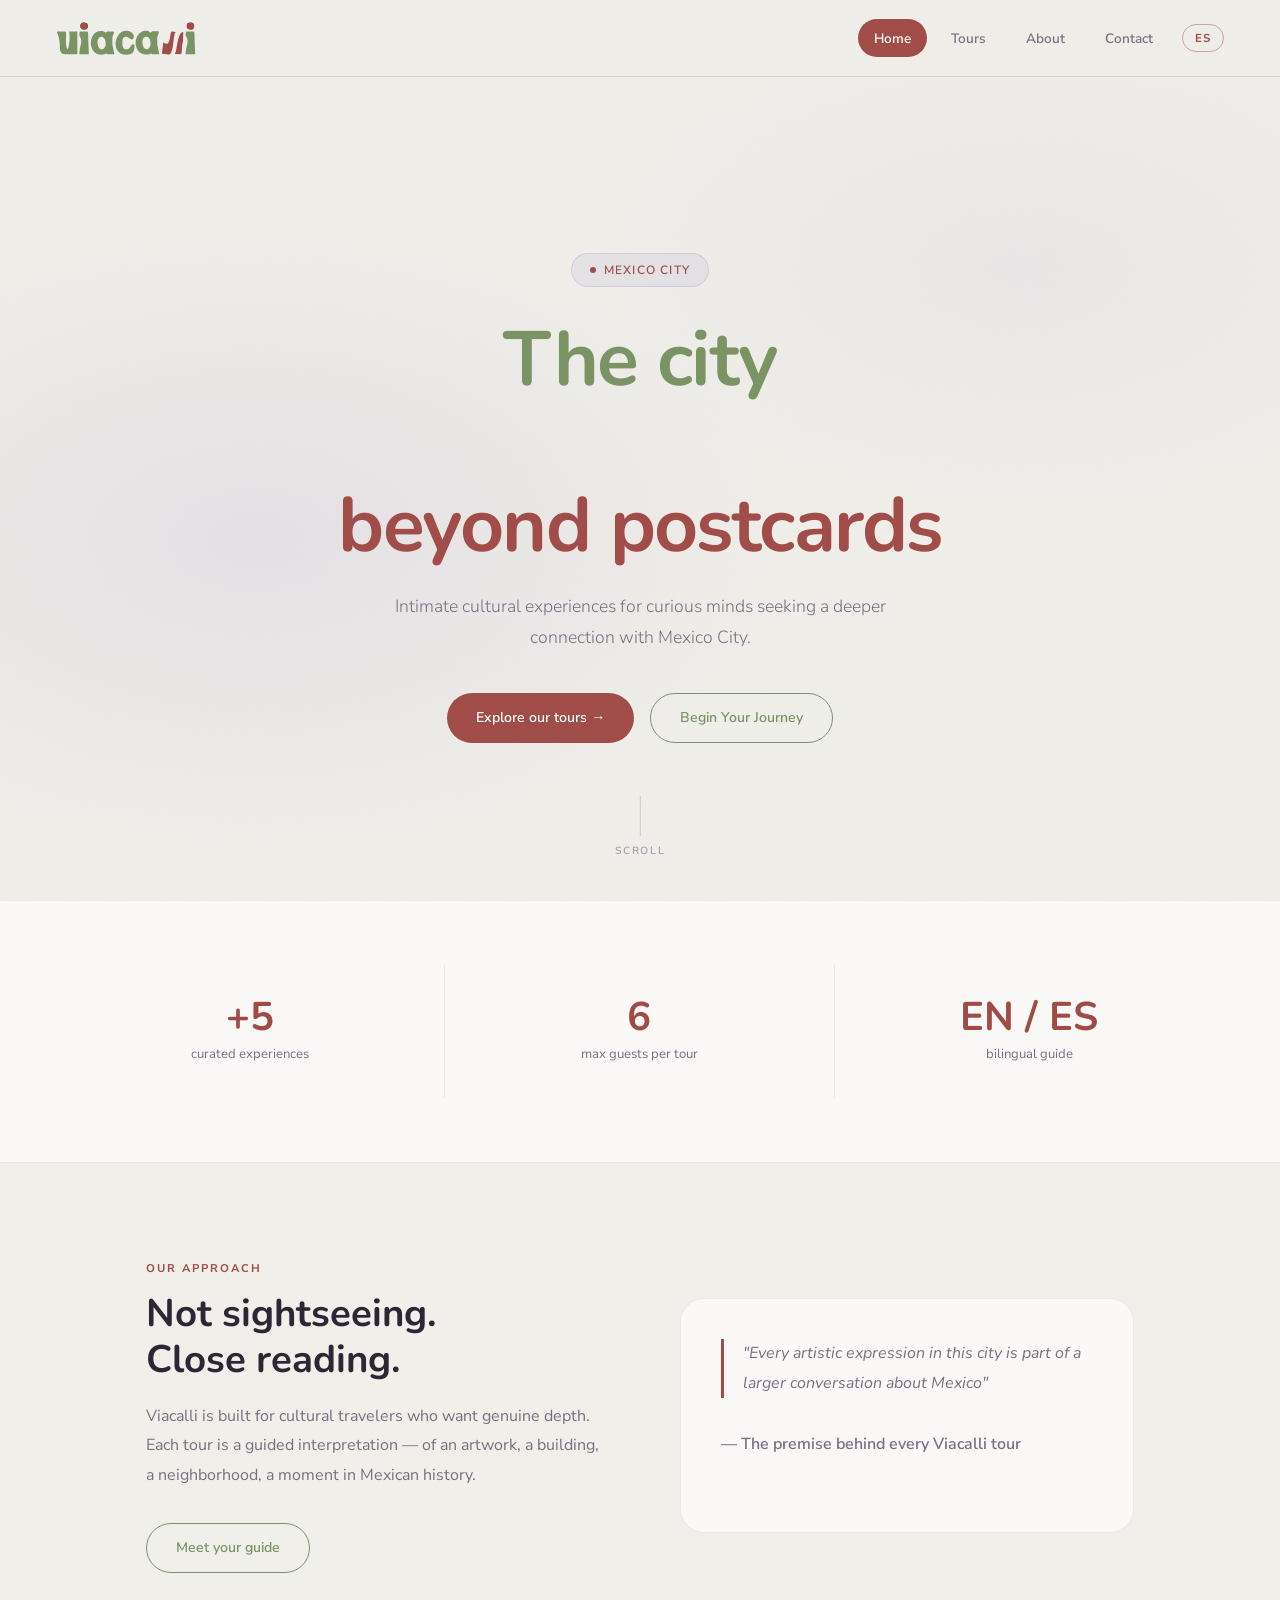
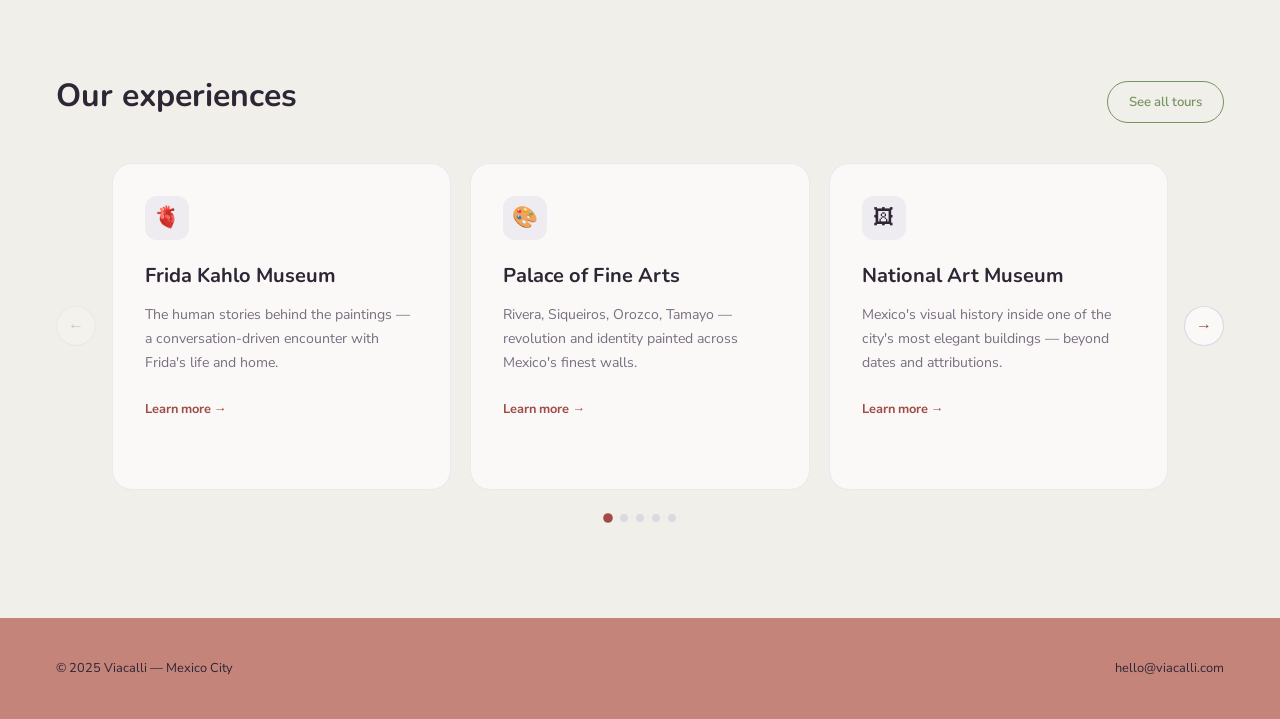
==== commit d1eb5d96: "looks" ====
--- a/index.html
+++ b/index.html
@@ -568,6 +568,107 @@
 
 
 
+<!-- ============================================================
+     VIACALLI — EFECTOS JS
+     Pega este bloque ANTES de </body> en tu index.html,
+     justo después del script existente del carousel.
+     ============================================================ -->
+
+<script>
+(function () {
+
+  /* ── 1. HERO — partir el h1 en dos líneas animadas ──
+     Busca el h1 del hero y envuelve cada span en .line1 / .line2
+     SOLO si no lo has hecho ya en el HTML.
+     Si prefieres hacerlo directo en el HTML, salta este bloque
+     y añade class="line1" / class="line2" a los spans tú mismo. */
+  const heroH1 = document.querySelector('.hero h1');
+  if (heroH1) {
+    const spans = heroH1.querySelectorAll('span[data-i18n]');
+    if (spans.length >= 2) {
+      spans[0].classList.add('line1');
+      spans[1].classList.add('line2');
+    }
+  }
+
+  /* ── 2. CAROUSEL CARDS — inyectar overlay HTML ──
+     Añade el div .card-hover-overlay a cada tour card
+     con el ícono y título ya presentes en la card. */
+  document.querySelectorAll('.tour-preview-card').forEach(function (card) {
+    const iconEl = card.querySelector('.tour-icon');
+    const titleEl = card.querySelector('h3');
+    if (!iconEl || !titleEl || card.querySelector('.card-hover-overlay')) return;
+
+    const overlay = document.createElement('div');
+    overlay.className = 'card-hover-overlay';
+    overlay.innerHTML =
+      '<span class="overlay-icon">' + iconEl.textContent + '</span>' +
+      '<p class="overlay-title">' + titleEl.textContent + '</p>' +
+      '<span class="overlay-cta">Learn more →</span>';
+    card.appendChild(overlay);
+  });
+
+  /* ── 3. ABOUT CARD — parallax tilt 3D ── */
+  const aboutCard = document.querySelector('.about-card');
+  if (aboutCard) {
+    aboutCard.addEventListener('mousemove', function (e) {
+      const r = aboutCard.getBoundingClientRect();
+      const x = (e.clientX - r.left) / r.width - 0.5;
+      const y = (e.clientY - r.top) / r.height - 0.5;
+      aboutCard.style.transform =
+        'perspective(700px) rotateY(' + (x * 9) + 'deg) rotateX(' + (-y * 7) + 'deg) translateY(-4px)';
+    });
+    aboutCard.addEventListener('mouseleave', function () {
+      aboutCard.style.transform =
+        'perspective(700px) rotateY(0deg) rotateX(0deg) translateY(0)';
+    });
+  }
+
+  /* ── 4. SCROLL REVEAL — para secciones ── */
+  var revealEls = document.querySelectorAll('.about-teaser, .tours-preview .section-header');
+  revealEls.forEach(function (el) { el.classList.add('reveal'); });
+
+  var observer = new IntersectionObserver(function (entries) {
+    entries.forEach(function (entry) {
+      if (entry.isIntersecting) {
+        entry.target.classList.add('visible');
+        observer.unobserve(entry.target);
+      }
+    });
+  }, { threshold: 0.15 });
+
+  revealEls.forEach(function (el) { observer.observe(el); });
+
+  /* ── 5. CONTADORES numéricos en el intro-strip ── */
+  function animateCount(el, target, duration, prefix, suffix) {
+    var start = performance.now();
+    function step(now) {
+      var t = Math.min((now - start) / duration, 1);
+      var eased = t < 0.5 ? 2 * t * t : -1 + (4 - 2 * t) * t; // ease in-out
+      var val = Math.round(eased * target);
+      el.textContent = (prefix || '') + val + (suffix || '');
+      if (t < 1) requestAnimationFrame(step);
+    }
+    requestAnimationFrame(step);
+  }
+
+  var stripObserver = new IntersectionObserver(function (entries) {
+    entries.forEach(function (entry) {
+      if (!entry.isIntersecting) return;
+      var items = entry.target.querySelectorAll('.strip-num');
+      // +7  |  6  |  EN / ES
+      if (items[0]) animateCount(items[0], 7, 800, '+', '');
+      if (items[1]) animateCount(items[1], 6, 600, '', '');
+      // items[2] es "EN / ES" — no se anima
+      stripObserver.unobserve(entry.target);
+    });
+  }, { threshold: 0.5 });
+
+  var strip = document.querySelector('.intro-strip');
+  if (strip) stripObserver.observe(strip);
+
+})();
+</script>
 
 <script src="lang.js"></script>
 <script>
--- a/style.css
+++ b/style.css
@@ -154,7 +154,7 @@
 
 /* ── FOOTER ── */
 footer {
-  background: var(--ink);
+  background: #C4847A;
   padding: 2.5rem 3.5rem;
   display: flex;
   justify-content: space-between;
@@ -163,11 +163,11 @@
 
 footer p {
   font-size: 0.8rem;
-  color: var(--green-light);
+  color: #2e2535;
 }
 
 footer a {
-  color: var(--green);
+  color: #2e2535;
   text-decoration: none;
   transition: color 0.2s;
 }
@@ -297,3 +297,186 @@
   .nav-desktop-links { display: none; }
   footer { padding: 2rem 1.5rem; flex-direction: column; gap: 0.6rem; text-align: center; }
 }
+/* ============================================================
+   VIACALLI — EFECTOS Y ANIMACIONES
+   Pega este bloque al FINAL de tu style.css existente
+   ============================================================ */
+
+/* ── GRAIN TEXTURE ── */
+body::after {
+  content: '';
+  position: fixed;
+  inset: 0;
+  pointer-events: none;
+  z-index: 9999;
+  opacity: 0.04;
+  background-image: url("data:image/svg+xml,%3Csvg xmlns='http://www.w3.org/2000/svg' width='200' height='200'%3E%3Cfilter id='n'%3E%3CfeTurbulence type='fractalNoise' baseFrequency='0.85' numOctaves='4' stitchTiles='stitch'/%3E%3C/filter%3E%3Crect width='200' height='200' filter='url(%23n)' opacity='1'/%3E%3C/svg%3E");
+}
+
+/* ── HERO — ENTRADA ESCALONADA ── */
+.hero-tag {
+  opacity: 0;
+  animation: viac-fadeUp 0.6s ease forwards 0.2s;
+}
+
+.hero h1 .line1 {
+  display: block;
+  opacity: 0;
+  animation: viac-fadeUp 0.7s ease forwards 0.4s;
+}
+
+.hero h1 .line2 {
+  display: block;
+  opacity: 0;
+  animation: viac-fadeUp 0.7s ease forwards 0.65s;
+}
+
+.hero-sub {
+  opacity: 0;
+  animation: viac-fadeUp 0.7s ease forwards 0.9s;
+}
+
+.hero-actions {
+  opacity: 0;
+  animation: viac-fadeUp 0.7s ease forwards 1.1s;
+}
+
+/* ── ABOUT CARD — PARALLAX TILT 3D ── */
+.about-card {
+  transition: transform 0.1s ease;
+  transform-style: preserve-3d;
+}
+
+/* ── TOUR CARDS — HOVER MEJORADO ── */
+.tour-preview-card {
+  position: relative;
+  overflow: hidden;
+}
+
+/* Overlay de color al hover */
+.tour-preview-card::before {
+  content: '';
+  position: absolute;
+  inset: 0;
+  background: linear-gradient(135deg, rgba(175,164,206,0.07), rgba(122,147,99,0.05));
+  opacity: 0;
+  transition: opacity 0.3s ease;
+  border-radius: inherit;
+  pointer-events: none;
+}
+
+.tour-preview-card:hover::before {
+  opacity: 1;
+}
+
+/* Ícono — zoom + rotación suave al hover */
+.tour-preview-card .tour-icon {
+  transition: transform 0.3s cubic-bezier(0.34, 1.56, 0.64, 1);
+}
+
+.tour-preview-card:hover .tour-icon {
+  transform: scale(1.15) rotate(-5deg);
+}
+
+/* Flecha — deslizamiento al hover */
+.tour-preview-card .tour-link-arrow {
+  transition: transform 0.2s ease, color 0.2s ease;
+  display: inline-flex;
+  align-items: center;
+  gap: 0.3rem;
+}
+
+.tour-preview-card:hover .tour-link-arrow {
+  transform: translateX(5px);
+}
+
+/* ── CAROUSEL CARDS — HOVER CON OVERLAY VISUAL ── */
+
+/* Cada card del carousel necesita position relative (ya lo tiene) */
+.tour-preview-card .card-hover-overlay {
+  position: absolute;
+  inset: 0;
+  border-radius: inherit;
+  display: flex;
+  flex-direction: column;
+  align-items: flex-start;
+  justify-content: flex-end;
+  padding: 1.8rem 2rem;
+  opacity: 0;
+  transform: translateY(6px);
+  transition: opacity 0.35s ease, transform 0.35s ease;
+  pointer-events: none;
+  z-index: 2;
+}
+
+/* Colores únicos por tour */
+.tour-preview-card[href*="frida"]    .card-hover-overlay { background: linear-gradient(160deg, rgba(161,75,71,0.88) 0%, rgba(130,50,50,0.95) 100%); }
+.tour-preview-card[href*="bellas"]   .card-hover-overlay { background: linear-gradient(160deg, rgba(122,147,99,0.88) 0%, rgba(80,110,65,0.95) 100%); }
+.tour-preview-card[href*="munal"]    .card-hover-overlay { background: linear-gradient(160deg, rgba(100,90,160,0.88) 0%, rgba(70,60,130,0.95) 100%); }
+.tour-preview-card[href*="antro"]    .card-hover-overlay { background: linear-gradient(160deg, rgba(180,130,50,0.88) 0%, rgba(140,95,20,0.95) 100%); }
+.tour-preview-card[href*="barragan"] .card-hover-overlay { background: linear-gradient(160deg, rgba(175,164,206,0.88) 0%, rgba(110,95,160,0.95) 100%); }
+.tour-preview-card[href*="gastro"]   .card-hover-overlay { background: linear-gradient(160deg, rgba(190,100,60,0.88) 0%, rgba(150,65,30,0.95) 100%); }
+.tour-preview-card[href*="photo"]    .card-hover-overlay { background: linear-gradient(160deg, rgba(60,80,100,0.88) 0%, rgba(30,45,65,0.95) 100%); }
+
+.tour-preview-card:hover .card-hover-overlay {
+  opacity: 1;
+  transform: translateY(0);
+}
+
+.card-hover-overlay .overlay-icon {
+  font-size: 2rem;
+  margin-bottom: 0.7rem;
+  display: block;
+  transform: scale(0.8);
+  transition: transform 0.4s cubic-bezier(0.34, 1.56, 0.64, 1) 0.05s;
+}
+
+.tour-preview-card:hover .overlay-icon {
+  transform: scale(1);
+}
+
+.card-hover-overlay .overlay-title {
+  font-family: var(--serif);
+  font-size: 1.4rem;
+  font-weight: 700;
+  color: #fff;
+  line-height: 1.2;
+  margin-bottom: 0.4rem;
+}
+
+.card-hover-overlay .overlay-cta {
+  font-size: 0.75rem;
+  font-weight: 700;
+  color: rgba(255,255,255,0.75);
+  letter-spacing: 0.08em;
+  text-transform: uppercase;
+}
+
+/* ── INTRO STRIP — CONTADORES ── */
+.strip-num {
+  transition: opacity 0.4s ease;
+}
+
+/* ── SCROLL REVEAL — elementos generales ── */
+.reveal {
+  opacity: 0;
+  transform: translateY(20px);
+  transition: opacity 0.65s ease, transform 0.65s ease;
+}
+
+.reveal.visible {
+  opacity: 1;
+  transform: translateY(0);
+}
+
+/* ── KEYFRAMES ── */
+@keyframes viac-fadeUp {
+  from {
+    opacity: 0;
+    transform: translateY(18px);
+  }
+  to {
+    opacity: 1;
+    transform: translateY(0);
+  }
+}
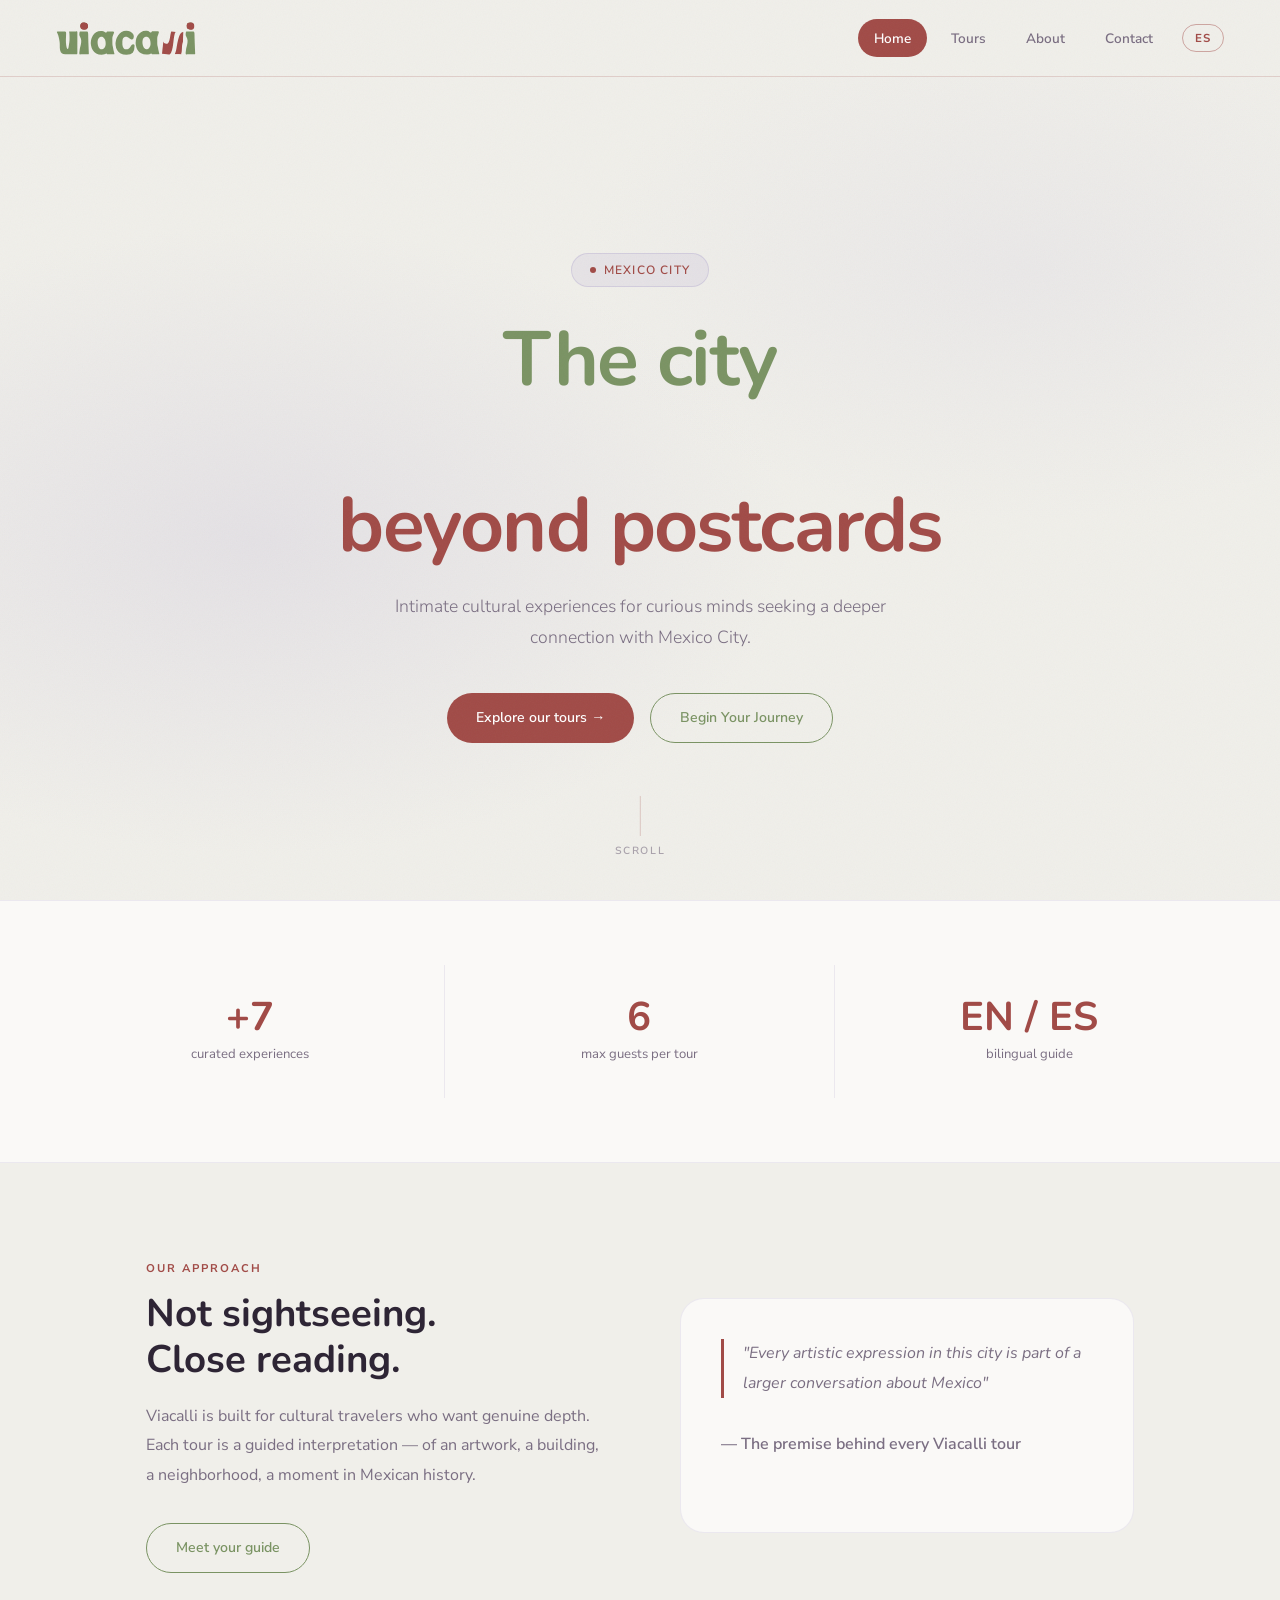
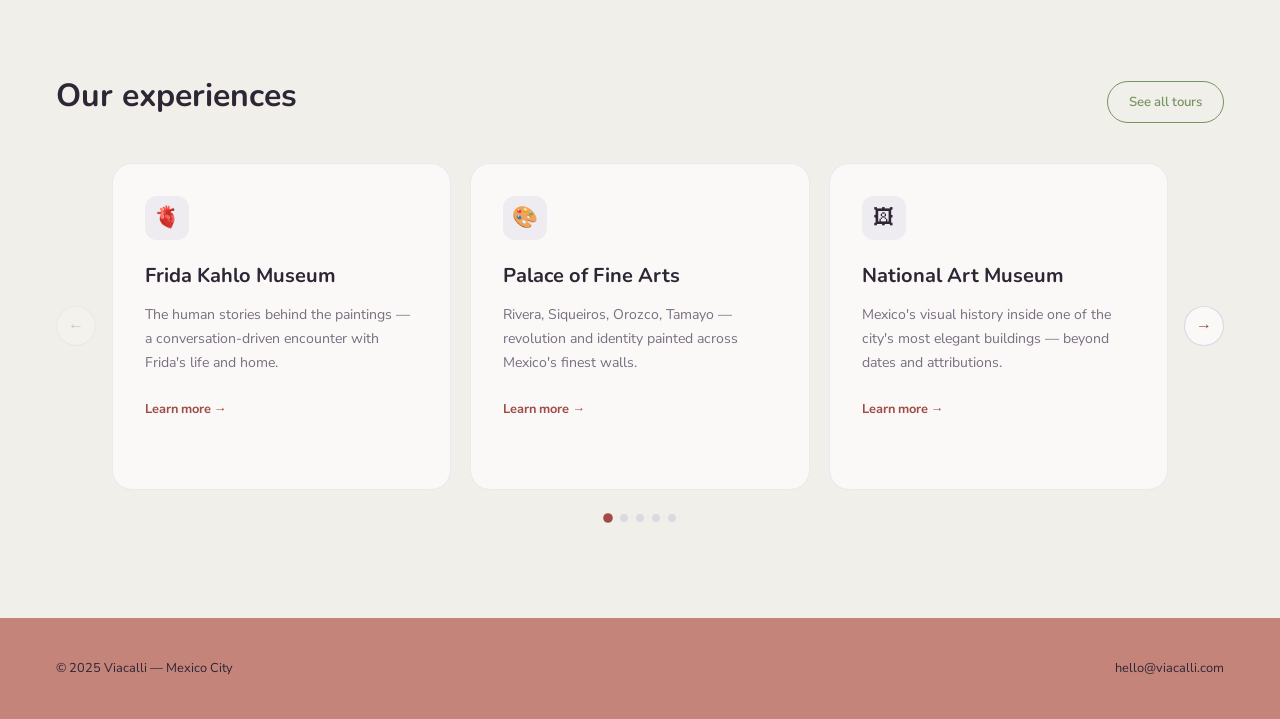
==== commit fe0749ed: "Update index.html" ====
--- a/index.html
+++ b/index.html
@@ -605,7 +605,7 @@
       '<span class="overlay-icon">' + iconEl.textContent + '</span>' +
       '<p class="overlay-title">' + titleEl.textContent + '</p>' +
       '<span class="overlay-cta">Learn more →</span>';
-    card.appendChild(overlay);
+    card.insertBefore(overlay, card.firstChild);
   });
 
   /* ── 3. ABOUT CARD — parallax tilt 3D ── */
--- a/style.css
+++ b/style.css
@@ -409,14 +409,14 @@
   z-index: 2;
 }
 
-/* Colores únicos por tour */
-.tour-preview-card[href*="frida"]    .card-hover-overlay { background: linear-gradient(160deg, rgba(161,75,71,0.88) 0%, rgba(130,50,50,0.95) 100%); }
-.tour-preview-card[href*="bellas"]   .card-hover-overlay { background: linear-gradient(160deg, rgba(122,147,99,0.88) 0%, rgba(80,110,65,0.95) 100%); }
-.tour-preview-card[href*="munal"]    .card-hover-overlay { background: linear-gradient(160deg, rgba(100,90,160,0.88) 0%, rgba(70,60,130,0.95) 100%); }
-.tour-preview-card[href*="antro"]    .card-hover-overlay { background: linear-gradient(160deg, rgba(180,130,50,0.88) 0%, rgba(140,95,20,0.95) 100%); }
-.tour-preview-card[href*="barragan"] .card-hover-overlay { background: linear-gradient(160deg, rgba(175,164,206,0.88) 0%, rgba(110,95,160,0.95) 100%); }
-.tour-preview-card[href*="gastro"]   .card-hover-overlay { background: linear-gradient(160deg, rgba(190,100,60,0.88) 0%, rgba(150,65,30,0.95) 100%); }
-.tour-preview-card[href*="photo"]    .card-hover-overlay { background: linear-gradient(160deg, rgba(60,80,100,0.88) 0%, rgba(30,45,65,0.95) 100%); }
+/* Fotos reales con overlay oscuro por tour */
+.tour-preview-card[href*="frida"]    .card-hover-overlay { background: linear-gradient(rgba(0,0,0,0.35), rgba(0,0,0,0.7)), url('img/frida.jpeg') center/cover no-repeat; }
+.tour-preview-card[href*="bellas"]   .card-hover-overlay { background: linear-gradient(rgba(0,0,0,0.35), rgba(0,0,0,0.7)), url('img/bellas.jpeg') center/cover no-repeat; }
+.tour-preview-card[href*="munal"]    .card-hover-overlay { background: linear-gradient(rgba(0,0,0,0.35), rgba(0,0,0,0.7)), url('img/munal.jpeg') center/cover no-repeat; }
+.tour-preview-card[href*="antro"]    .card-hover-overlay { background: linear-gradient(rgba(0,0,0,0.35), rgba(0,0,0,0.7)), url('img/antropologia.png') center/cover no-repeat; }
+.tour-preview-card[href*="barragan"] .card-hover-overlay { background: linear-gradient(rgba(0,0,0,0.35), rgba(0,0,0,0.7)), url('img/ortega.jpg') center/cover no-repeat; }
+.tour-preview-card[href*="gastro"]   .card-hover-overlay { background: linear-gradient(rgba(0,0,0,0.35), rgba(0,0,0,0.7)), url('img/gastronomico.jpg') center/cover no-repeat; }
+.tour-preview-card[href*="photo"]    .card-hover-overlay { background: linear-gradient(rgba(0,0,0,0.35), rgba(0,0,0,0.7)), url('img/photo.jpg') center/cover no-repeat; }
 
 .tour-preview-card:hover .card-hover-overlay {
   opacity: 1;
@@ -480,3 +480,329 @@
     transform: translateY(0);
   }
 }
+/* ============================================================
+   VIACALLI — MEJORAS MOBILE
+   Pega este bloque al FINAL de tu style.css,
+   DESPUÉS del bloque de animaciones que ya agregaste.
+   ============================================================ */
+ 
+@media (max-width: 768px) {
+ 
+  /* ── HERO ── */
+ 
+  /* Reducir espacio encima del tag */
+  .hero {
+    padding-top: 2rem;
+    padding-bottom: 2rem;
+    text-align: center;
+  }
+ 
+  .hero-tag {
+    margin: 0 auto 1.2rem;
+    display: inline-flex;
+  }
+ 
+  /* h1 más compacto — menos espacio entre líneas */
+  .hero h1 {
+    font-size: 2.6rem;
+    line-height: 1.08;
+    margin-bottom: 1rem;
+  }
+ 
+  /* Subtítulo más pequeño y compacto */
+  .hero-sub {
+    font-size: 1rem;
+    line-height: 1.65;
+    margin-bottom: 1.5rem;
+    padding: 0 0.5rem;
+  }
+ 
+  /* Botones: uno arriba del otro, tamaño completo */
+  .hero-actions {
+    display: flex;
+    flex-direction: column;
+    gap: 0.75rem;
+    align-items: center;
+    width: 100%;
+  }
+ 
+  .hero-actions .btn-primary,
+  .hero-actions .btn-outline,
+  .hero-actions a {
+    width: 100%;
+    max-width: 320px;
+    text-align: center;
+    padding: 0.85rem 1.5rem;
+    font-size: 0.9rem;
+    border-radius: 50px;
+  }
+ 
+  /* Botón primario más prominente */
+  .hero-actions a:first-child {
+    background: var(--lav-dark, #A14B47);
+    color: #fff;
+    font-weight: 700;
+  }
+ 
+  /* ── SCROLL INDICATOR ── */
+  .scroll-indicator {
+    margin-top: 1.5rem;
+  }
+ 
+  /* ── INTRO STRIP ── */
+  .intro-strip {
+    display: grid;
+    grid-template-columns: repeat(3, 1fr);
+    gap: 0;
+    padding: 0;
+    border-radius: 16px;
+    margin: 0 1rem;
+    overflow: hidden;
+    box-shadow: 0 2px 16px rgba(0,0,0,0.06);
+  }
+ 
+  .intro-strip .strip-item {
+    padding: 1.2rem 0.5rem;
+    display: flex;
+    flex-direction: column;
+    align-items: center;
+    text-align: center;
+  }
+ 
+  .intro-strip .strip-num {
+    font-size: 1.8rem;
+    line-height: 1;
+    margin-bottom: 0.3rem;
+  }
+ 
+  .intro-strip .strip-label {
+    font-size: 0.62rem;
+    line-height: 1.3;
+    text-align: center;
+  }
+ 
+  /* ── ABOUT / APPROACH SECTION ── */
+  .about-teaser {
+    padding: 2.5rem 1.25rem;
+  }
+ 
+  .about-teaser h2 {
+    font-size: 1.9rem;
+    line-height: 1.15;
+    margin-bottom: 1rem;
+  }
+ 
+  /* La tarjeta de la cita — más compacta */
+  .about-card {
+    margin-top: 1.5rem;
+    padding: 1.5rem 1.25rem;
+    border-radius: 16px;
+  }
+ 
+  .about-card blockquote,
+  .about-card .card-quote {
+    font-size: 1.05rem;
+    line-height: 1.55;
+  }
+ 
+  /* ── CAROUSEL DE TOURS ── */
+  .tours-preview {
+    padding: 2rem 0 2.5rem;
+  }
+ 
+  .tours-preview .section-header {
+    padding: 0 1.25rem;
+    margin-bottom: 1.25rem;
+    display: flex;
+    justify-content: space-between;
+    align-items: center;
+  }
+ 
+  .tours-preview .section-header h2 {
+    font-size: 1.6rem;
+  }
+ 
+  /* Card del carousel más alta y visual en mobile */
+  .tour-preview-card {
+    border-radius: 20px;
+    min-height: 300px;
+    display: flex;
+    flex-direction: column;
+    justify-content: space-between;
+    padding: 1.75rem 1.5rem;
+  }
+ 
+  /* Ícono más grande */
+  .tour-preview-card .tour-icon {
+    font-size: 2.2rem;
+    margin-bottom: 1rem;
+    display: block;
+    width: 52px;
+    height: 52px;
+    background: rgba(161,75,71,0.1);
+    border-radius: 14px;
+    display: flex;
+    align-items: center;
+    justify-content: center;
+  }
+ 
+  .tour-preview-card h3 {
+    font-size: 1.25rem;
+    line-height: 1.2;
+    margin-bottom: 0.6rem;
+  }
+ 
+  .tour-preview-card p {
+    font-size: 0.875rem;
+    line-height: 1.65;
+    margin-bottom: 1.25rem;
+  }
+ 
+  /* En mobile: el overlay de foto se activa con tap (touch) */
+  /* Al tocar la card, el overlay aparece brevemente */
+  .tour-preview-card:active .card-hover-overlay {
+    opacity: 1;
+    transform: translateY(0);
+  }
+ 
+  /* Flechas de navegación del carousel más grandes y visibles */
+  .carousel-btn,
+  .carousel-prev,
+  .carousel-next {
+    width: 44px;
+    height: 44px;
+    font-size: 1.1rem;
+  }
+ 
+  /* ── FOOTER ── */
+  footer {
+    padding: 1.5rem 1.25rem;
+    text-align: center;
+    font-size: 0.8rem;
+  }
+ 
+  footer .footer-inner {
+    flex-direction: column;
+    gap: 0.5rem;
+  }
+ 
+  /* ── TIPOGRAFÍA GENERAL MOBILE ── */
+  h2 {
+    font-size: 1.75rem;
+  }
+ 
+  h3 {
+    font-size: 1.15rem;
+  }
+ 
+  /* ── SECCIONES — menos padding vertical ── */
+  section {
+    padding-left: 1.25rem;
+    padding-right: 1.25rem;
+  }
+ 
+  /* ── ACENTO VISUAL: línea terracota bajo el nav ── */
+  header::after,
+  nav::after {
+    content: '';
+    display: block;
+    height: 2px;
+    background: linear-gradient(to right, var(--lav-dark, #A14B47), transparent);
+    opacity: 0.25;
+  }
+ 
+}
+ 
+/* ── EXTRA SMALL (iPhone SE, pantallas < 390px) ── */
+@media (max-width: 390px) {
+  .hero h1 {
+    font-size: 2.1rem;
+  }
+ 
+  .intro-strip .strip-num {
+    font-size: 1.5rem;
+  }
+ 
+  .intro-strip .strip-label {
+    font-size: 0.56rem;
+  }
+}
+/* ============================================================
+   VIACALLI — FOTOS SIEMPRE VISIBLES EN CAROUSEL (MOBILE)
+   Reemplaza el bloque anterior en tu style.css
+   ============================================================ */
+
+@media (max-width: 768px) {
+
+  .tour-preview-card {
+    min-height: 340px;
+    position: relative;
+    overflow: hidden;
+    border-radius: 20px;
+  }
+
+  /* Forzar overlay siempre visible */
+  .tour-preview-card .card-hover-overlay {
+    opacity: 1 !important;
+    transform: translateY(0) !important;
+    position: absolute !important;
+    inset: 0 !important;
+    border-radius: 20px;
+    pointer-events: none;
+    display: flex !important;
+    flex-direction: column !important;
+    align-items: flex-start !important;
+    justify-content: flex-end !important;
+    padding: 1.5rem 1.25rem !important;
+    z-index: 2;
+  }
+
+  /* Ocultar contenido original */
+  .tour-preview-card .tour-icon,
+  .tour-preview-card h3,
+  .tour-preview-card p,
+  .tour-preview-card .tour-link-arrow {
+    opacity: 0 !important;
+    pointer-events: none;
+  }
+
+  /* Fotos con gradiente */
+  .tour-preview-card[href*="frida"]    .card-hover-overlay { background: linear-gradient(to bottom, rgba(0,0,0,0.05) 0%, rgba(0,0,0,0.78) 100%), url('img/frida.jpeg') center/cover no-repeat !important; }
+  .tour-preview-card[href*="bellas"]   .card-hover-overlay { background: linear-gradient(to bottom, rgba(0,0,0,0.05) 0%, rgba(0,0,0,0.78) 100%), url('img/bellas.jpeg') center/cover no-repeat !important; }
+  .tour-preview-card[href*="munal"]    .card-hover-overlay { background: linear-gradient(to bottom, rgba(0,0,0,0.05) 0%, rgba(0,0,0,0.78) 100%), url('img/munal.jpeg') center/cover no-repeat !important; }
+  .tour-preview-card[href*="antro"]    .card-hover-overlay { background: linear-gradient(to bottom, rgba(0,0,0,0.05) 0%, rgba(0,0,0,0.78) 100%), url('img/antropologia.png') center/cover no-repeat !important; }
+  .tour-preview-card[href*="barragan"] .card-hover-overlay { background: linear-gradient(to bottom, rgba(0,0,0,0.05) 0%, rgba(0,0,0,0.78) 100%), url('img/ortega.jpg') center/cover no-repeat !important; }
+  .tour-preview-card[href*="gastro"]   .card-hover-overlay { background: linear-gradient(to bottom, rgba(0,0,0,0.05) 0%, rgba(0,0,0,0.78) 100%), url('img/gastronomico.jpg') center/cover no-repeat !important; }
+  .tour-preview-card[href*="photo"]    .card-hover-overlay { background: linear-gradient(to bottom, rgba(0,0,0,0.05) 0%, rgba(0,0,0,0.78) 100%), url('img/photo.jpg') center/cover no-repeat !important; }
+
+  /* Texto del overlay — forzar visibilidad */
+  .tour-preview-card .card-hover-overlay .overlay-icon {
+    opacity: 1 !important;
+    font-size: 1.4rem !important;
+    margin-bottom: 0.4rem !important;
+    transform: scale(1) !important;
+    display: block !important;
+    color: #fff !important;
+  }
+
+  .tour-preview-card .card-hover-overlay .overlay-title {
+    opacity: 1 !important;
+    font-size: 1.25rem !important;
+    font-weight: 700 !important;
+    color: #fff !important;
+    line-height: 1.2 !important;
+    margin-bottom: 0.4rem !important;
+    display: block !important;
+  }
+
+  .tour-preview-card .card-hover-overlay .overlay-cta {
+    opacity: 1 !important;
+    font-size: 0.72rem !important;
+    font-weight: 700 !important;
+    color: rgba(255,255,255,0.85) !important;
+    letter-spacing: 0.08em !important;
+    text-transform: uppercase !important;
+    display: block !important;
+  }
+
+}
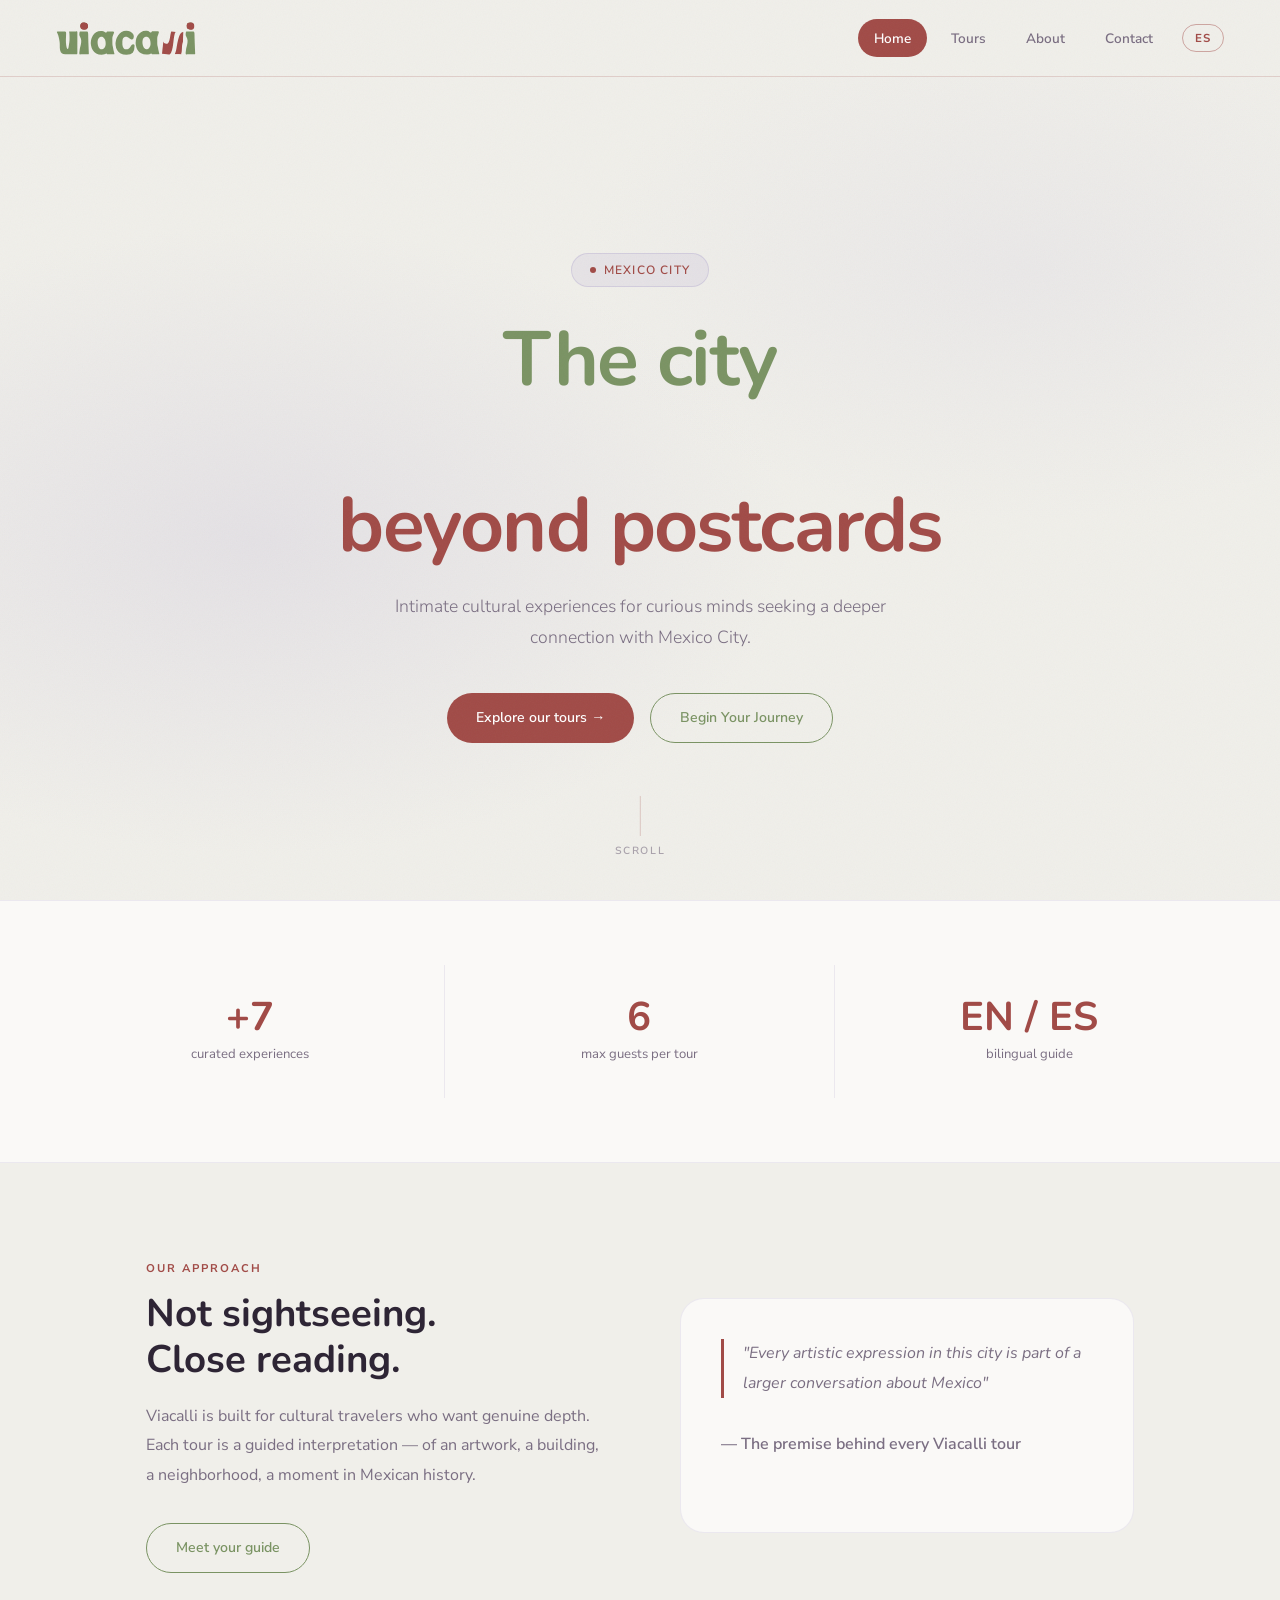
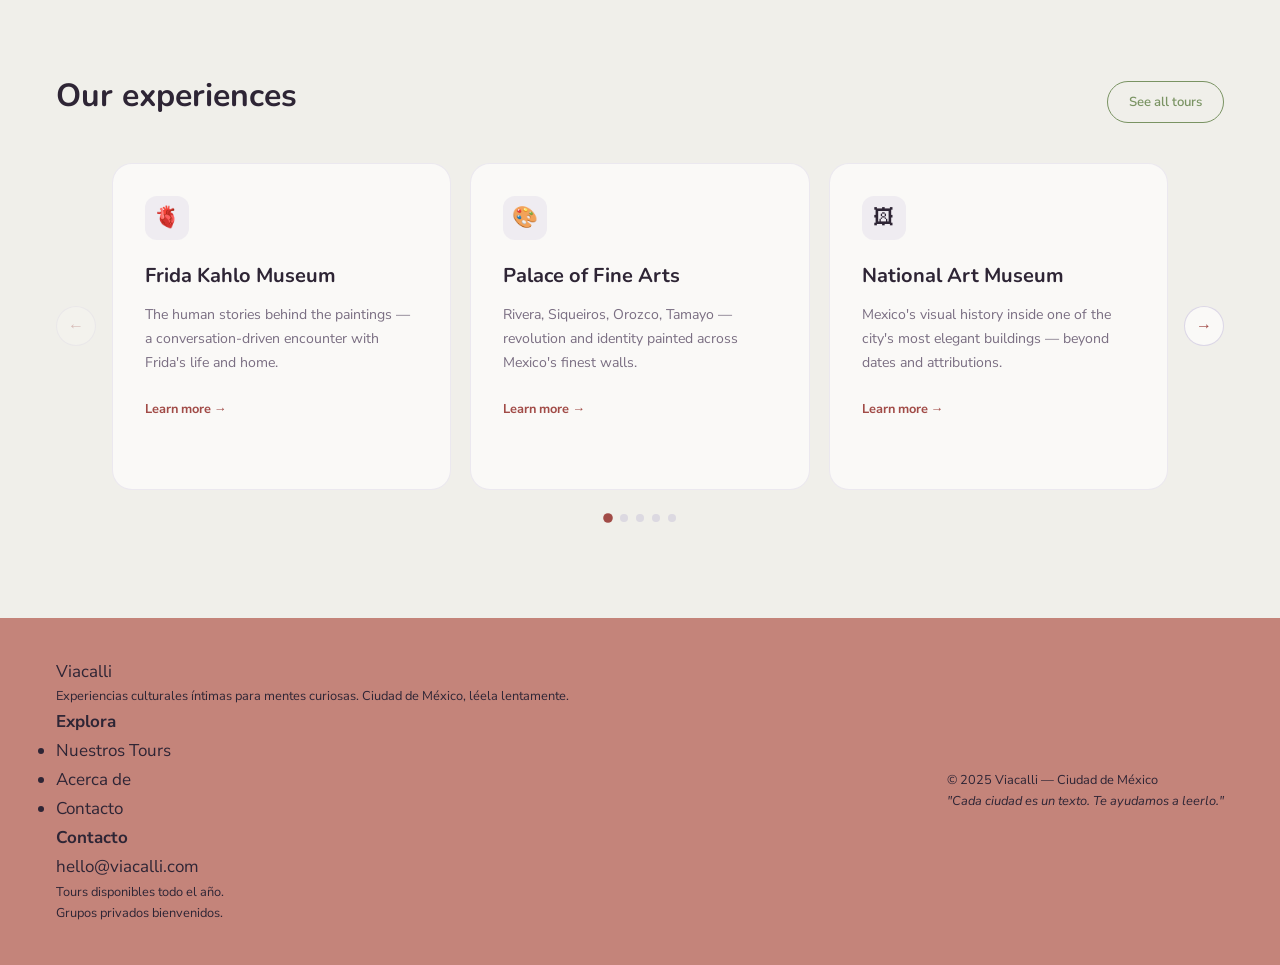
==== commit 84257fc3: "New look" ====
--- a/index.html
+++ b/index.html
@@ -559,9 +559,41 @@
 })();
 </script>
 
-<footer>
-  <p data-i18n="footer.copy">© 2025 Viacalli — Mexico City</p>
-  <p><a href="mailto:hello@viacalli.com">hello@viacalli.com</a></p>
+<!-- ============================================================
+     VIACALLI — FOOTER NUEVO
+     Reemplaza tu <footer>...</footer> existente en TODAS las páginas:
+     index.html, about.html, tours.html, contact.html
+     ============================================================ -->
+
+<footer class="footer-manus">
+  <div class="footer-inner">
+
+    <div class="footer-brand-col">
+      <div class="footer-brand-name">Viacalli</div>
+      <p>Experiencias culturales íntimas para mentes curiosas. Ciudad de México, léela lentamente.</p>
+    </div>
+
+    <div class="footer-col">
+      <h4>Explora</h4>
+      <ul>
+        <li><a href="tours.html">Nuestros Tours</a></li>
+        <li><a href="about.html">Acerca de</a></li>
+        <li><a href="contact.html">Contacto</a></li>
+      </ul>
+    </div>
+
+    <div class="footer-col">
+      <h4>Contacto</h4>
+      <a href="mailto:hello@viacalli.com" class="footer-email">hello@viacalli.com</a>
+      <p class="footer-note">Tours disponibles todo el año.<br>Grupos privados bienvenidos.</p>
+    </div>
+
+  </div>
+
+  <div class="footer-bottom-manus">
+    <p>© 2025 Viacalli — Ciudad de México</p>
+    <p><em>"Cada ciudad es un texto. Te ayudamos a leerlo."</em></p>
+  </div>
 </footer>
 
 
--- a/style.css
+++ b/style.css
@@ -488,6 +488,10 @@
  
 @media (max-width: 768px) {
  
+nav {
+    position: relative;
+  }
+
   /* ── HERO ── */
  
   /* Reducir espacio encima del tag */
@@ -701,17 +705,6 @@
     padding-right: 1.25rem;
   }
  
-  /* ── ACENTO VISUAL: línea terracota bajo el nav ── */
-  header::after,
-  nav::after {
-    content: '';
-    display: block;
-    height: 2px;
-    background: linear-gradient(to right, var(--lav-dark, #A14B47), transparent);
-    opacity: 0.25;
-  }
- 
-}
  
 /* ── EXTRA SMALL (iPhone SE, pantallas < 390px) ── */
 @media (max-width: 390px) {
@@ -805,4 +798,439 @@
     display: block !important;
   }
 
+}
+/* ============================================================
+   VIACALLI — CARRUSEL DE GUÍAS
+   Pega al final de tu style.css
+   ============================================================ */
+
+/* Contenedor del carrusel */
+.guides-carousel {
+  width: 100%;
+  max-width: 280px;
+  margin: 0 auto 1.5rem;
+  border-radius: 20px;
+  overflow: hidden;
+  position: relative;
+}
+
+/* Track que se desliza */
+.guides-track {
+  display: flex;
+  transition: transform 0.5s cubic-bezier(0.4, 0, 0.2, 1);
+  will-change: transform;
+}
+
+/* Cada slide ocupa el 100% del ancho */
+.guide-slide {
+  min-width: 100%;
+  aspect-ratio: 3 / 4;
+  overflow: hidden;
+}
+
+/* Foto */
+.guide-photo {
+  width: 100%;
+  height: 100%;
+  object-fit: cover;
+  object-position: center top;
+  display: block;
+  transition: transform 0.4s ease;
+}
+
+.guide-slide:hover .guide-photo {
+  transform: scale(1.03);
+}
+
+/* Dots de navegación */
+.guides-dots {
+  display: flex;
+  justify-content: center;
+  gap: 0.5rem;
+  padding: 0.75rem 0 0.25rem;
+}
+
+.guide-dot {
+  width: 7px;
+  height: 7px;
+  border-radius: 50%;
+  border: none;
+  background: rgba(161, 75, 71, 0.25);
+  cursor: pointer;
+  padding: 0;
+  transition: background 0.3s ease, transform 0.2s ease;
+}
+
+.guide-dot.active {
+  background: var(--lav-dark, #A14B47);
+  transform: scale(1.25);
+}
+
+/* Mobile — carrusel más pequeño */
+@media (max-width: 768px) {
+  .guides-carousel {
+    max-width: 220px;
+  }
+}
+/* ============================================================
+   VIACALLI — ESTILO MANUS ADAPTADO
+   Pega al FINAL de tu style.css existente
+   ============================================================ */
+
+/* ─── VARIABLES COMPLEMENTARIAS ── */
+:root {
+  --charcoal: #2C2416;
+  --charcoal-dark: #1E1810;
+  --terracotta: #A14B47;
+  --terracotta-light: #C47B6A;
+  --ease-out: cubic-bezier(0.23, 1, 0.32, 1);
+}
+
+/* ══════════════════════════════════════════════════════════
+   TOUR CARDS — ESTILO CON FOTO + OVERLAY + TAG
+   Reemplaza el estilo actual de .tour-preview-card
+   ══════════════════════════════════════════════════════════ */
+
+.tour-preview-card {
+  position: relative;
+  overflow: hidden;
+  aspect-ratio: 4 / 5;
+  background: var(--charcoal);
+  cursor: pointer;
+  border-radius: 4px;
+  display: block;
+  text-decoration: none;
+}
+
+/* Foto de fondo */
+.tour-preview-card .tour-bg-img {
+  position: absolute;
+  inset: 0;
+  width: 100%;
+  height: 100%;
+  object-fit: cover;
+  transition: transform 0.7s var(--ease-out);
+  z-index: 0;
+}
+
+.tour-preview-card:hover .tour-bg-img {
+  transform: scale(1.05);
+}
+
+/* Overlay oscuro */
+.tour-preview-card .card-hover-overlay {
+  position: absolute !important;
+  inset: 0 !important;
+  background: linear-gradient(to top, rgba(0,0,0,0.85), rgba(0,0,0,0.2), transparent) !important;
+  opacity: 1 !important;
+  transform: none !important;
+  z-index: 1;
+  border-radius: 4px;
+  display: flex !important;
+  flex-direction: column !important;
+  justify-content: flex-end !important;
+  align-items: flex-start !important;
+  padding: 1.5rem !important;
+  pointer-events: none;
+}
+
+/* Tag de categoría arriba a la izquierda */
+.tour-preview-card .tour-tag {
+  position: absolute;
+  top: 1rem;
+  left: 1rem;
+  font-size: 0.6rem;
+  letter-spacing: 0.2em;
+  text-transform: uppercase;
+  background: var(--terracotta);
+  color: white;
+  padding: 0.4rem 0.7rem;
+  z-index: 3;
+  font-family: var(--sans, 'DM Sans', sans-serif);
+  font-weight: 600;
+}
+
+/* Ocultar contenido original */
+.tour-preview-card .tour-icon,
+.tour-preview-card > h3,
+.tour-preview-card > p,
+.tour-preview-card .tour-link-arrow {
+  display: none !important;
+}
+
+/* Texto del overlay */
+.card-hover-overlay .overlay-icon {
+  display: none !important;
+}
+
+.card-hover-overlay .overlay-subtitle {
+  font-size: 0.7rem;
+  letter-spacing: 0.15em;
+  text-transform: uppercase;
+  color: rgba(255,255,255,0.5);
+  margin-bottom: 0.4rem;
+  display: block;
+  opacity: 1 !important;
+  font-family: var(--sans, 'DM Sans', sans-serif);
+}
+
+.card-hover-overlay .overlay-title {
+  font-family: var(--serif, 'Cormorant Garamond', serif) !important;
+  font-size: 1.5rem !important;
+  font-weight: 600 !important;
+  color: #fff !important;
+  line-height: 1.15 !important;
+  margin-bottom: 0.6rem !important;
+  display: block !important;
+  opacity: 1 !important;
+}
+
+.card-hover-overlay .overlay-cta {
+  font-size: 0.7rem !important;
+  letter-spacing: 0.15em !important;
+  text-transform: uppercase !important;
+  color: var(--terracotta-light) !important;
+  display: block !important;
+  opacity: 0;
+  transition: opacity 0.3s var(--ease-out);
+  font-family: var(--sans, 'DM Sans', sans-serif) !important;
+}
+
+.tour-preview-card:hover .card-hover-overlay .overlay-cta {
+  opacity: 1 !important;
+}
+
+/* Fotos por tour */
+.tour-preview-card[href*="frida"]    .tour-bg-img { content: url('img/frida.jpeg'); }
+.tour-preview-card[href*="bellas"]   .tour-bg-img { content: url('img/bellas.jpeg'); }
+.tour-preview-card[href*="munal"]    .tour-bg-img { content: url('img/munal.jpeg'); }
+.tour-preview-card[href*="antro"]    .tour-bg-img { content: url('img/antropologia.png'); }
+.tour-preview-card[href*="barragan"] .tour-bg-img { content: url('img/ortega.jpg'); }
+.tour-preview-card[href*="gastro"]   .tour-bg-img { content: url('img/gastronomico.jpg'); }
+.tour-preview-card[href*="photo"]    .tour-bg-img { content: url('img/photo.jpg'); }
+
+/* ══════════════════════════════════════════════════════════
+   CARRUSEL DE TESTIMONIOS
+   ══════════════════════════════════════════════════════════ */
+
+.testimonials-section {
+  background: var(--charcoal);
+  padding: 5rem 0;
+  position: relative;
+}
+
+.testimonials-section .section-label-manus {
+  display: flex;
+  align-items: center;
+  justify-content: center;
+  gap: 0.75rem;
+  margin-bottom: 3rem;
+}
+
+.testimonials-section .label-line-manus {
+  width: 2rem;
+  height: 1px;
+  background: var(--terracotta);
+}
+
+.testimonials-section .label-text-manus {
+  font-size: 0.7rem;
+  letter-spacing: 0.2em;
+  text-transform: uppercase;
+  color: var(--terracotta);
+  font-family: var(--sans, 'DM Sans', sans-serif);
+}
+
+.testimonial-carousel-wrap {
+  position: relative;
+  min-height: 220px;
+  margin-bottom: 3rem;
+  max-width: 720px;
+  margin-left: auto;
+  margin-right: auto;
+}
+
+.testimonial-item {
+  position: absolute;
+  inset: 0;
+  text-align: center;
+  opacity: 0;
+  transform: translateY(1rem);
+  transition: opacity 0.7s var(--ease-out), transform 0.7s var(--ease-out);
+  pointer-events: none;
+  padding: 0 2rem;
+}
+
+.testimonial-item.active {
+  opacity: 1;
+  transform: translateY(0);
+  pointer-events: auto;
+}
+
+.testimonial-item blockquote {
+  font-family: var(--serif, 'Cormorant Garamond', serif);
+  font-size: clamp(1.1rem, 3vw, 1.6rem);
+  font-style: italic;
+  font-weight: 300;
+  color: #fff;
+  line-height: 1.65;
+  margin-bottom: 1.5rem;
+}
+
+.testimonial-item cite {
+  display: flex;
+  flex-direction: column;
+  align-items: center;
+  gap: 0.2rem;
+  font-style: normal;
+}
+
+.testimonial-author {
+  font-size: 0.9rem;
+  font-weight: 500;
+  color: rgba(255,255,255,0.8);
+  font-family: var(--sans, 'DM Sans', sans-serif);
+}
+
+.testimonial-origin {
+  font-size: 0.7rem;
+  letter-spacing: 0.15em;
+  text-transform: uppercase;
+  color: rgba(255,255,255,0.4);
+  font-family: var(--sans, 'DM Sans', sans-serif);
+}
+
+.testimonial-dots-wrap {
+  display: flex;
+  align-items: center;
+  justify-content: center;
+  gap: 0.75rem;
+}
+
+.t-dot {
+  width: 0.5rem;
+  height: 0.5rem;
+  border-radius: 50%;
+  background: rgba(255,255,255,0.2);
+  border: none;
+  cursor: pointer;
+  transition: all 0.3s var(--ease-out);
+  padding: 0;
+}
+
+.t-dot.active {
+  width: 2rem;
+  height: 0.25rem;
+  border-radius: 2px;
+  background: var(--terracotta);
+}
+
+/* ══════════════════════════════════════════════════════════
+   FOOTER — ESTILO MANUS CON PALETA VIACALLI
+   ══════════════════════════════════════════════════════════ */
+
+.footer-manus {
+  background: var(--charcoal-dark);
+  padding: 4rem 0 2rem;
+  color: rgba(255,255,255,0.8);
+}
+
+.footer-manus .footer-inner {
+  max-width: 1200px;
+  margin: 0 auto;
+  padding: 0 2rem;
+  display: grid;
+  grid-template-columns: 1fr;
+  gap: 3rem;
+  margin-bottom: 3rem;
+}
+
+@media (min-width: 768px) {
+  .footer-manus .footer-inner {
+    grid-template-columns: 2fr 1fr 1fr;
+  }
+}
+
+.footer-brand-col p {
+  font-size: 0.875rem;
+  color: rgba(255,255,255,0.45);
+  line-height: 1.7;
+  max-width: 28ch;
+  margin-top: 1rem;
+}
+
+.footer-brand-name {
+  font-family: var(--serif, 'Cormorant Garamond', serif);
+  font-size: 1.25rem;
+  color: #fff;
+  letter-spacing: 0.04em;
+}
+
+.footer-col h4 {
+  font-family: var(--sans, 'DM Sans', sans-serif);
+  font-size: 0.7rem;
+  letter-spacing: 0.2em;
+  text-transform: uppercase;
+  color: rgba(255,255,255,0.3);
+  margin-bottom: 1rem;
+}
+
+.footer-col ul {
+  list-style: none;
+}
+
+.footer-col ul li {
+  margin-bottom: 0.65rem;
+}
+
+.footer-col ul li a {
+  font-size: 0.875rem;
+  color: rgba(255,255,255,0.5);
+  text-decoration: none;
+  transition: color 0.2s var(--ease-out);
+}
+
+.footer-col ul li a:hover {
+  color: var(--terracotta);
+}
+
+.footer-col a.footer-email {
+  display: block;
+  font-size: 0.875rem;
+  color: rgba(255,255,255,0.5);
+  text-decoration: none;
+  margin-bottom: 0.75rem;
+  transition: color 0.2s var(--ease-out);
+}
+
+.footer-col a.footer-email:hover {
+  color: var(--terracotta);
+}
+
+.footer-col .footer-note {
+  font-size: 0.8rem;
+  color: rgba(255,255,255,0.35);
+  line-height: 1.6;
+}
+
+.footer-bottom-manus {
+  max-width: 1200px;
+  margin: 0 auto;
+  padding: 1.5rem 2rem 0;
+  border-top: 1px solid rgba(255,255,255,0.08);
+  display: flex;
+  flex-direction: column;
+  align-items: center;
+  gap: 0.4rem;
+  text-align: center;
+}
+
+.footer-bottom-manus p {
+  font-size: 0.72rem;
+  color: rgba(255,255,255,0.25);
+}
+
+.footer-bottom-manus em {
+  font-style: italic;
+  font-family: var(--serif, 'Cormorant Garamond', serif);
 }
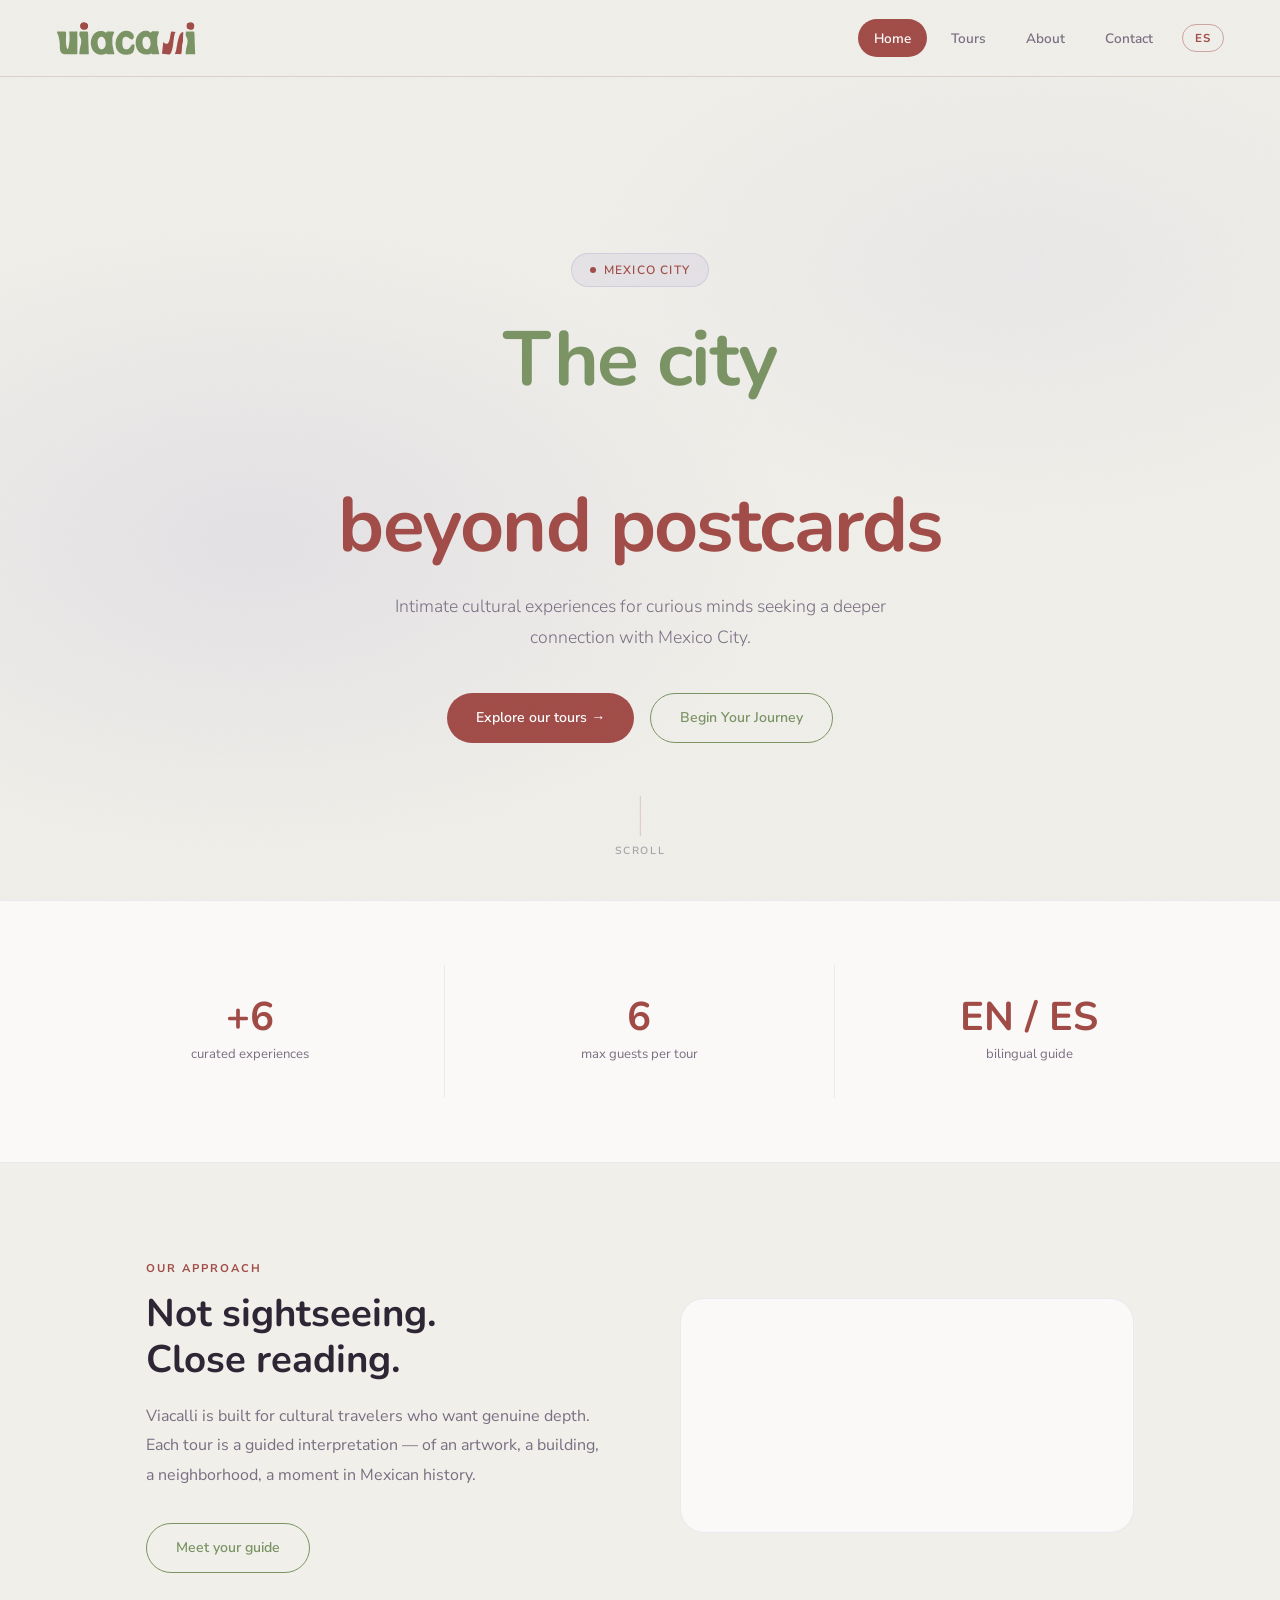
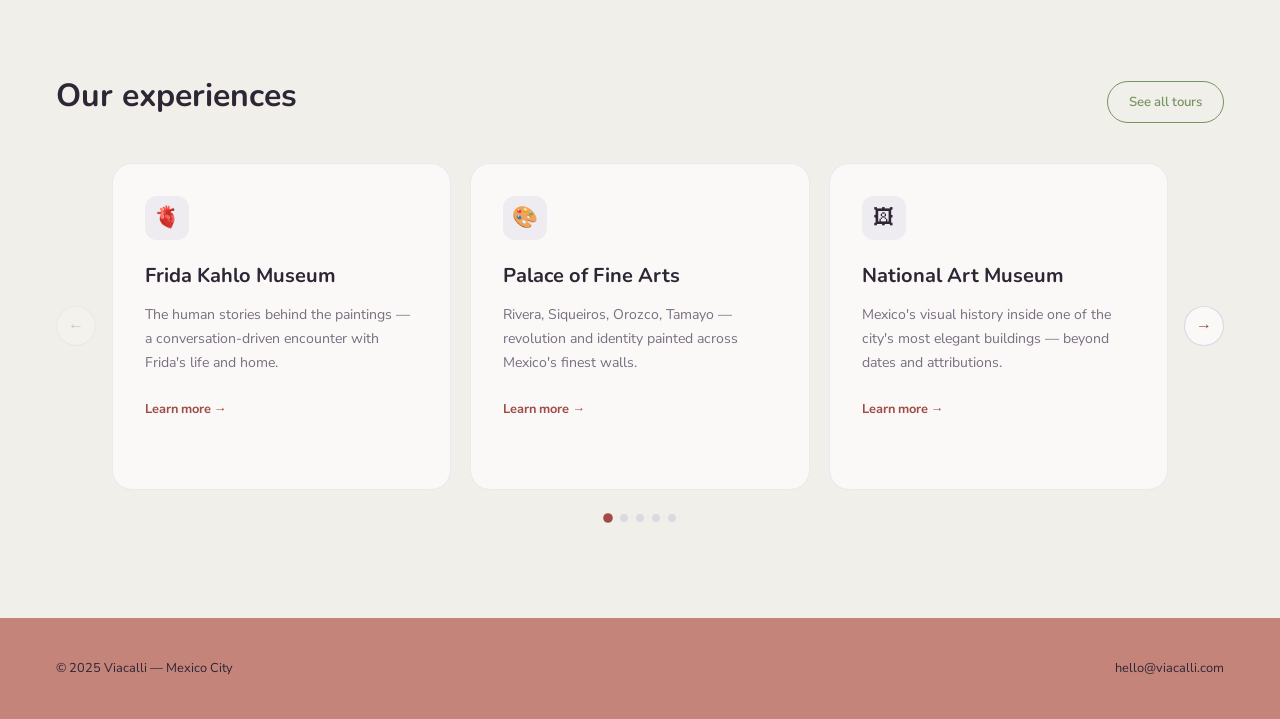
==== commit a59ae6c5: "back" ====
--- a/index.html
+++ b/index.html
@@ -559,41 +559,9 @@
 })();
 </script>
 
-<!-- ============================================================
-     VIACALLI — FOOTER NUEVO
-     Reemplaza tu <footer>...</footer> existente en TODAS las páginas:
-     index.html, about.html, tours.html, contact.html
-     ============================================================ -->
-
-<footer class="footer-manus">
-  <div class="footer-inner">
-
-    <div class="footer-brand-col">
-      <div class="footer-brand-name">Viacalli</div>
-      <p>Experiencias culturales íntimas para mentes curiosas. Ciudad de México, léela lentamente.</p>
-    </div>
-
-    <div class="footer-col">
-      <h4>Explora</h4>
-      <ul>
-        <li><a href="tours.html">Nuestros Tours</a></li>
-        <li><a href="about.html">Acerca de</a></li>
-        <li><a href="contact.html">Contacto</a></li>
-      </ul>
-    </div>
-
-    <div class="footer-col">
-      <h4>Contacto</h4>
-      <a href="mailto:hello@viacalli.com" class="footer-email">hello@viacalli.com</a>
-      <p class="footer-note">Tours disponibles todo el año.<br>Grupos privados bienvenidos.</p>
-    </div>
-
-  </div>
-
-  <div class="footer-bottom-manus">
-    <p>© 2025 Viacalli — Ciudad de México</p>
-    <p><em>"Cada ciudad es un texto. Te ayudamos a leerlo."</em></p>
-  </div>
+<footer>
+  <p data-i18n="footer.copy">© 2025 Viacalli — Mexico City</p>
+  <p><a href="mailto:hello@viacalli.com">hello@viacalli.com</a></p>
 </footer>
 
 
--- a/style.css
+++ b/style.css
@@ -491,7 +491,7 @@
 nav {
     position: relative;
   }
-
+  
   /* ── HERO ── */
  
   /* Reducir espacio encima del tag */
@@ -871,366 +871,4 @@
   .guides-carousel {
     max-width: 220px;
   }
-}
-/* ============================================================
-   VIACALLI — ESTILO MANUS ADAPTADO
-   Pega al FINAL de tu style.css existente
-   ============================================================ */
-
-/* ─── VARIABLES COMPLEMENTARIAS ── */
-:root {
-  --charcoal: #2C2416;
-  --charcoal-dark: #1E1810;
-  --terracotta: #A14B47;
-  --terracotta-light: #C47B6A;
-  --ease-out: cubic-bezier(0.23, 1, 0.32, 1);
-}
-
-/* ══════════════════════════════════════════════════════════
-   TOUR CARDS — ESTILO CON FOTO + OVERLAY + TAG
-   Reemplaza el estilo actual de .tour-preview-card
-   ══════════════════════════════════════════════════════════ */
-
-.tour-preview-card {
-  position: relative;
-  overflow: hidden;
-  aspect-ratio: 4 / 5;
-  background: var(--charcoal);
-  cursor: pointer;
-  border-radius: 4px;
-  display: block;
-  text-decoration: none;
-}
-
-/* Foto de fondo */
-.tour-preview-card .tour-bg-img {
-  position: absolute;
-  inset: 0;
-  width: 100%;
-  height: 100%;
-  object-fit: cover;
-  transition: transform 0.7s var(--ease-out);
-  z-index: 0;
-}
-
-.tour-preview-card:hover .tour-bg-img {
-  transform: scale(1.05);
-}
-
-/* Overlay oscuro */
-.tour-preview-card .card-hover-overlay {
-  position: absolute !important;
-  inset: 0 !important;
-  background: linear-gradient(to top, rgba(0,0,0,0.85), rgba(0,0,0,0.2), transparent) !important;
-  opacity: 1 !important;
-  transform: none !important;
-  z-index: 1;
-  border-radius: 4px;
-  display: flex !important;
-  flex-direction: column !important;
-  justify-content: flex-end !important;
-  align-items: flex-start !important;
-  padding: 1.5rem !important;
-  pointer-events: none;
-}
-
-/* Tag de categoría arriba a la izquierda */
-.tour-preview-card .tour-tag {
-  position: absolute;
-  top: 1rem;
-  left: 1rem;
-  font-size: 0.6rem;
-  letter-spacing: 0.2em;
-  text-transform: uppercase;
-  background: var(--terracotta);
-  color: white;
-  padding: 0.4rem 0.7rem;
-  z-index: 3;
-  font-family: var(--sans, 'DM Sans', sans-serif);
-  font-weight: 600;
-}
-
-/* Ocultar contenido original */
-.tour-preview-card .tour-icon,
-.tour-preview-card > h3,
-.tour-preview-card > p,
-.tour-preview-card .tour-link-arrow {
-  display: none !important;
-}
-
-/* Texto del overlay */
-.card-hover-overlay .overlay-icon {
-  display: none !important;
-}
-
-.card-hover-overlay .overlay-subtitle {
-  font-size: 0.7rem;
-  letter-spacing: 0.15em;
-  text-transform: uppercase;
-  color: rgba(255,255,255,0.5);
-  margin-bottom: 0.4rem;
-  display: block;
-  opacity: 1 !important;
-  font-family: var(--sans, 'DM Sans', sans-serif);
-}
-
-.card-hover-overlay .overlay-title {
-  font-family: var(--serif, 'Cormorant Garamond', serif) !important;
-  font-size: 1.5rem !important;
-  font-weight: 600 !important;
-  color: #fff !important;
-  line-height: 1.15 !important;
-  margin-bottom: 0.6rem !important;
-  display: block !important;
-  opacity: 1 !important;
-}
-
-.card-hover-overlay .overlay-cta {
-  font-size: 0.7rem !important;
-  letter-spacing: 0.15em !important;
-  text-transform: uppercase !important;
-  color: var(--terracotta-light) !important;
-  display: block !important;
-  opacity: 0;
-  transition: opacity 0.3s var(--ease-out);
-  font-family: var(--sans, 'DM Sans', sans-serif) !important;
-}
-
-.tour-preview-card:hover .card-hover-overlay .overlay-cta {
-  opacity: 1 !important;
-}
-
-/* Fotos por tour */
-.tour-preview-card[href*="frida"]    .tour-bg-img { content: url('img/frida.jpeg'); }
-.tour-preview-card[href*="bellas"]   .tour-bg-img { content: url('img/bellas.jpeg'); }
-.tour-preview-card[href*="munal"]    .tour-bg-img { content: url('img/munal.jpeg'); }
-.tour-preview-card[href*="antro"]    .tour-bg-img { content: url('img/antropologia.png'); }
-.tour-preview-card[href*="barragan"] .tour-bg-img { content: url('img/ortega.jpg'); }
-.tour-preview-card[href*="gastro"]   .tour-bg-img { content: url('img/gastronomico.jpg'); }
-.tour-preview-card[href*="photo"]    .tour-bg-img { content: url('img/photo.jpg'); }
-
-/* ══════════════════════════════════════════════════════════
-   CARRUSEL DE TESTIMONIOS
-   ══════════════════════════════════════════════════════════ */
-
-.testimonials-section {
-  background: var(--charcoal);
-  padding: 5rem 0;
-  position: relative;
-}
-
-.testimonials-section .section-label-manus {
-  display: flex;
-  align-items: center;
-  justify-content: center;
-  gap: 0.75rem;
-  margin-bottom: 3rem;
-}
-
-.testimonials-section .label-line-manus {
-  width: 2rem;
-  height: 1px;
-  background: var(--terracotta);
-}
-
-.testimonials-section .label-text-manus {
-  font-size: 0.7rem;
-  letter-spacing: 0.2em;
-  text-transform: uppercase;
-  color: var(--terracotta);
-  font-family: var(--sans, 'DM Sans', sans-serif);
-}
-
-.testimonial-carousel-wrap {
-  position: relative;
-  min-height: 220px;
-  margin-bottom: 3rem;
-  max-width: 720px;
-  margin-left: auto;
-  margin-right: auto;
-}
-
-.testimonial-item {
-  position: absolute;
-  inset: 0;
-  text-align: center;
-  opacity: 0;
-  transform: translateY(1rem);
-  transition: opacity 0.7s var(--ease-out), transform 0.7s var(--ease-out);
-  pointer-events: none;
-  padding: 0 2rem;
-}
-
-.testimonial-item.active {
-  opacity: 1;
-  transform: translateY(0);
-  pointer-events: auto;
-}
-
-.testimonial-item blockquote {
-  font-family: var(--serif, 'Cormorant Garamond', serif);
-  font-size: clamp(1.1rem, 3vw, 1.6rem);
-  font-style: italic;
-  font-weight: 300;
-  color: #fff;
-  line-height: 1.65;
-  margin-bottom: 1.5rem;
-}
-
-.testimonial-item cite {
-  display: flex;
-  flex-direction: column;
-  align-items: center;
-  gap: 0.2rem;
-  font-style: normal;
-}
-
-.testimonial-author {
-  font-size: 0.9rem;
-  font-weight: 500;
-  color: rgba(255,255,255,0.8);
-  font-family: var(--sans, 'DM Sans', sans-serif);
-}
-
-.testimonial-origin {
-  font-size: 0.7rem;
-  letter-spacing: 0.15em;
-  text-transform: uppercase;
-  color: rgba(255,255,255,0.4);
-  font-family: var(--sans, 'DM Sans', sans-serif);
-}
-
-.testimonial-dots-wrap {
-  display: flex;
-  align-items: center;
-  justify-content: center;
-  gap: 0.75rem;
-}
-
-.t-dot {
-  width: 0.5rem;
-  height: 0.5rem;
-  border-radius: 50%;
-  background: rgba(255,255,255,0.2);
-  border: none;
-  cursor: pointer;
-  transition: all 0.3s var(--ease-out);
-  padding: 0;
-}
-
-.t-dot.active {
-  width: 2rem;
-  height: 0.25rem;
-  border-radius: 2px;
-  background: var(--terracotta);
-}
-
-/* ══════════════════════════════════════════════════════════
-   FOOTER — ESTILO MANUS CON PALETA VIACALLI
-   ══════════════════════════════════════════════════════════ */
-
-.footer-manus {
-  background: var(--charcoal-dark);
-  padding: 4rem 0 2rem;
-  color: rgba(255,255,255,0.8);
-}
-
-.footer-manus .footer-inner {
-  max-width: 1200px;
-  margin: 0 auto;
-  padding: 0 2rem;
-  display: grid;
-  grid-template-columns: 1fr;
-  gap: 3rem;
-  margin-bottom: 3rem;
-}
-
-@media (min-width: 768px) {
-  .footer-manus .footer-inner {
-    grid-template-columns: 2fr 1fr 1fr;
-  }
-}
-
-.footer-brand-col p {
-  font-size: 0.875rem;
-  color: rgba(255,255,255,0.45);
-  line-height: 1.7;
-  max-width: 28ch;
-  margin-top: 1rem;
-}
-
-.footer-brand-name {
-  font-family: var(--serif, 'Cormorant Garamond', serif);
-  font-size: 1.25rem;
-  color: #fff;
-  letter-spacing: 0.04em;
-}
-
-.footer-col h4 {
-  font-family: var(--sans, 'DM Sans', sans-serif);
-  font-size: 0.7rem;
-  letter-spacing: 0.2em;
-  text-transform: uppercase;
-  color: rgba(255,255,255,0.3);
-  margin-bottom: 1rem;
-}
-
-.footer-col ul {
-  list-style: none;
-}
-
-.footer-col ul li {
-  margin-bottom: 0.65rem;
-}
-
-.footer-col ul li a {
-  font-size: 0.875rem;
-  color: rgba(255,255,255,0.5);
-  text-decoration: none;
-  transition: color 0.2s var(--ease-out);
-}
-
-.footer-col ul li a:hover {
-  color: var(--terracotta);
-}
-
-.footer-col a.footer-email {
-  display: block;
-  font-size: 0.875rem;
-  color: rgba(255,255,255,0.5);
-  text-decoration: none;
-  margin-bottom: 0.75rem;
-  transition: color 0.2s var(--ease-out);
-}
-
-.footer-col a.footer-email:hover {
-  color: var(--terracotta);
-}
-
-.footer-col .footer-note {
-  font-size: 0.8rem;
-  color: rgba(255,255,255,0.35);
-  line-height: 1.6;
-}
-
-.footer-bottom-manus {
-  max-width: 1200px;
-  margin: 0 auto;
-  padding: 1.5rem 2rem 0;
-  border-top: 1px solid rgba(255,255,255,0.08);
-  display: flex;
-  flex-direction: column;
-  align-items: center;
-  gap: 0.4rem;
-  text-align: center;
-}
-
-.footer-bottom-manus p {
-  font-size: 0.72rem;
-  color: rgba(255,255,255,0.25);
-}
-
-.footer-bottom-manus em {
-  font-style: italic;
-  font-family: var(--serif, 'Cormorant Garamond', serif);
 }
